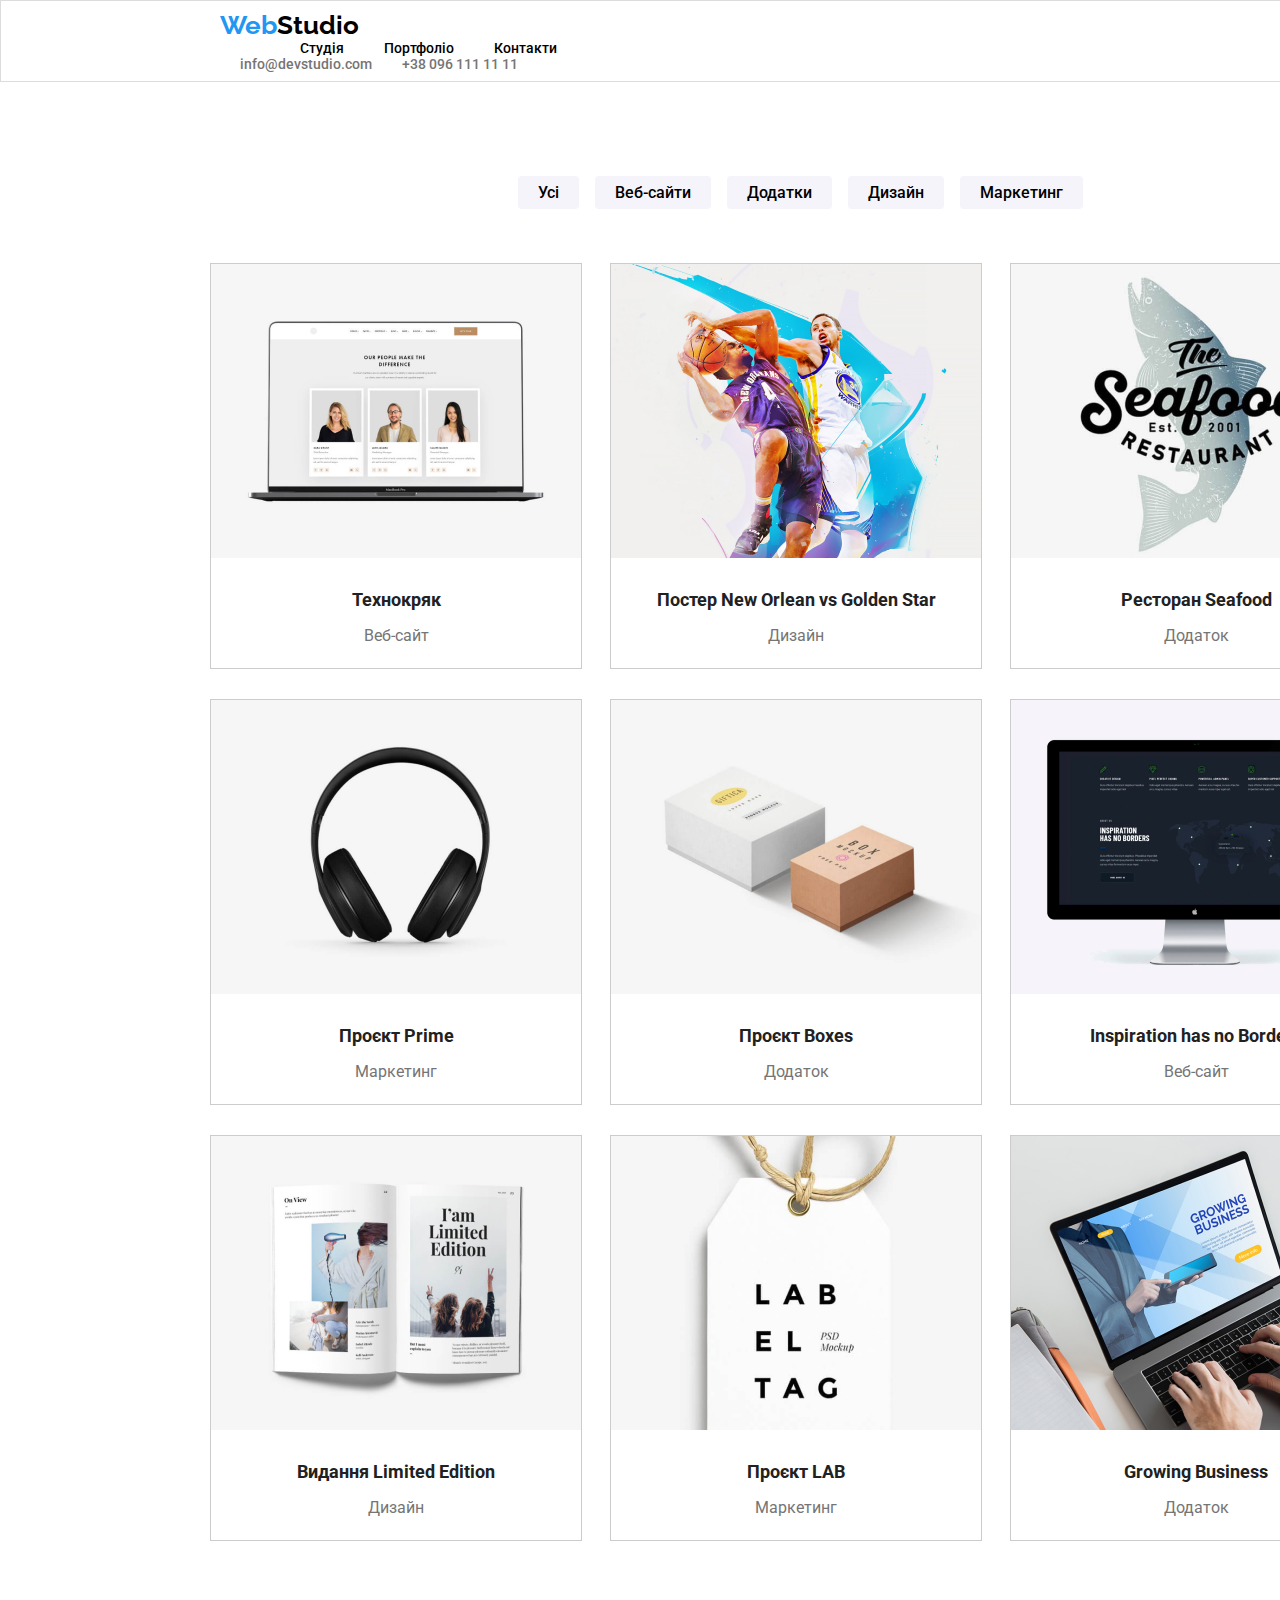
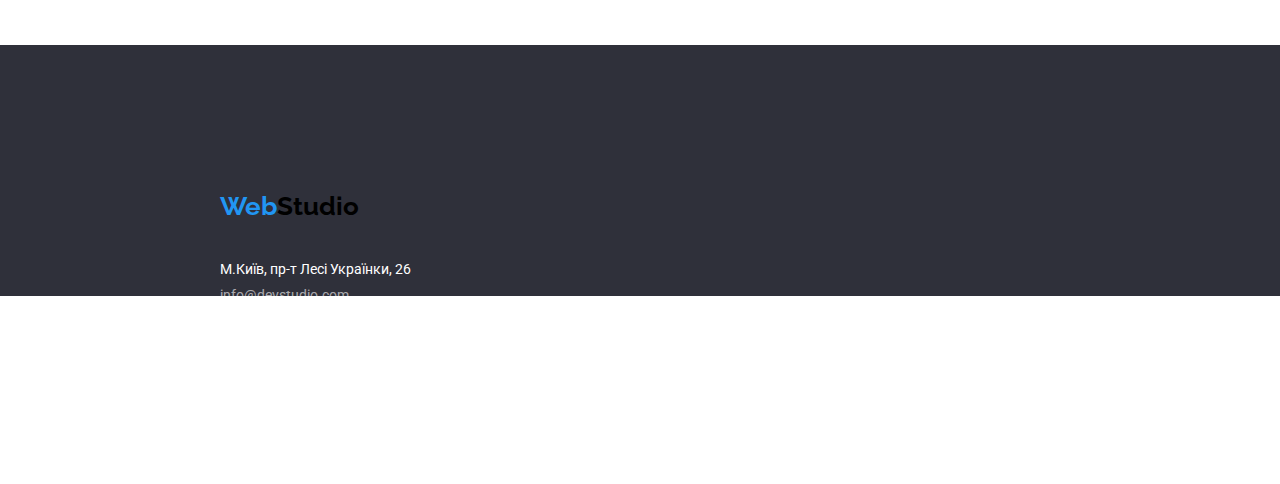
==== portfolio.html @ 81122bda "Add css on site" ====
<!DOCTYPE html>
<html lang="en">
<head>
    <meta charset="UTF-8">
    <meta name="viewport" content="width=device-width, initial-scale=1.0">
    <title>Портфоліо</title>
    <link rel="stylesheet" href="./css/style.css">
</head>
<body>
    <header>
        <div class="container">
            <a href="./index.html" class="logo">
                <span>Web</span>Studio
            </a>
            <nav class="nav">
                <ul >
                    <li>
                        <a href="./index.html">Студія</a>
                    </li>
                    <li>
                        <a href="./portfolio.html">Портфоліо</a>
                    </li>
                    <li>
                        <a href="#">Контакти</a>
                    </li>
                </ul>
            </nav>
            <ul class="contact">
                <li>
                    <a href="mailto:info@devstudio.com">info@devstudio.com</a>
                </li>
                <li><a href="tel:+380961111111">+38 096 111 11 11</a></li>
            </ul>
        </div>
    </header>
    <main>
        <div class="container">
            <nav class="filters">
                <button>Усі</button>
                <button>Веб-сайти</button>
                <button>Додатки</button>
                <button>Дизайн</button>
                <button>Маркетинг</button>
            </nav>
            <section class="section">
                <article>
                    <img src="./images/portfolio/image1.png" alt="project 1" width="370px" height="294px">
                    <div class="text-cont">
                        <h3>Технокряк</h3>
                        <p>Веб-сайт</p>
                    </div>
                </article>
                <article>
                    <img src="./images/portfolio/image2.png" alt="project 2" width="370px" height="294px">
                    <div class="text-cont">
                        <h3>Постер New Orlean vs Golden Star</h3>
                        <p>Дизайн</p>
                    </div>
                </article>
                <article>
                    <img src="./images/portfolio/image3.png" alt="project 3" width="370px" height="294px">
                    <div class="text-cont">
                        <h3>Ресторан Seafood</h3>
                        <p>Додаток</p>
                    </div>
                </article>
                <article>
                    <img src="./images/portfolio/image4.png" alt="project 4" width="370px" height="294px">
                    <div class="text-cont">
                        <h3>Проєкт Prime</h3>
                        <p>Маркетинг</p>
                    </div>
                </article>
                <article>
                    <img src="./images/portfolio/image5.png" alt="project 5" width="370px" height="294px">
                    <div class="text-cont">
                        <h3>Проєкт Boxes</h3>
                        <p>Додаток</p>
                    </div>
                </article>
                <article>
                    <img src="./images/portfolio/image6.png" alt="project 6" width="370px" height="294px">
                    <div class="text-cont">
                        <h3>Inspiration has no Borders</h3>
                        <p>Веб-сайт</p>
                    </div>
                </article>
                <article>
                    <img src="./images/portfolio/image7.png" alt="project 7" width="370px" height="294px">
                    <div class="text-cont">
                        <h3>Видання Limited Edition</h3>
                        <p>Дизайн</p>
                    </div>
                </article>
                <article>
                    <img src="./images/portfolio/image8.png" alt="project 8" width="370px" height="294px">
                    <div class="text-cont">
                        <h3>Проєкт LAB</h3>
                        <p>Маркетинг</p>
                    </div>
                </article>
                <article>
                    <img src="./images/portfolio/image9.png" alt="project 9" width="370px" height="294px">
                    <div class="text-cont">
                        <h3>Growing Business</h3>
                        <p>Додаток</p>
                    </div>
                </article>
            
            </section>
        </div>
    </main>
    <footer>
        <div class="container footer-info">
            <div class="full-logo">
                <a href="#" class="logo">
                    <span>Web</span>Studio
                </a>
            </div>
            <div class="footer-contact">
                <address>
                    <p>М.Київ, пр-т Лесі Українки, 26</p>
                </address>
                <p><a href="mailto:info@devstudio.com">info@devstudio.com</a></p>
                <p><a href="tel:+380961111111">+38 096 111 11 11</a></p>
            </div>
        </div>
    </footer>
</body>
</html>
---- css/style.css ----
@import url('https://fonts.googleapis.com/css2?family=Raleway:ital,wght@0,100..900;1,100..900&display=swap');
@import url('https://fonts.googleapis.com/css2?family=Raleway:ital,wght@0,100..900;1,100..900&family=Roboto:ital,wght@0,100;0,300;0,400;0,500;0,700;0,900;1,100;1,300;1,400;1,500;1,700;1,900&display=swap');

* {
    margin: 0;
}

body {
    width: 1600px;
}

header {
    display: flex;
    height: 80px;
    align-items: center;
    padding: 0 145px;
    border: 1px solid gainsboro;
}

header a {
    text-decoration: none;
}

header a:hover {
    color: #2196F3;
}

header .logo:hover {
    color: black;
}

header ul {
    list-style: none;
    display: flex;

}

header .nav ul li {
    padding: 0 20px;
    font-family: Roboto;
    font-weight: 500;
    font-size: 14px;
}

.logo {
    font-size: 26px;
    font-weight: 700;
    font-family: 'Raleway';
    color: black;
    padding: 20px;
}



.nav {
    display: flex;
    margin-right: auto;
    padding-left: 40px;
}

.nav a {
    color: black;
}

.contact {
    font-family: Roboto;
    font-weight: 500;
    font-size: 14px;
    gap: 30px;
    padding-right: 20px;
}

.contact a {
    color: #757575;
}


.head {
    height: 600px;
    text-align: center;
    font-family: 'Roboto';
    font-weight: 900;
    font-size: 38px;
    background-color: #2F303A;
    display: flex;
    justify-content: center;
    align-items: center;
}

.head h1 {
    text-align: center;
    color: #ffffff;
}

.head-div {
    padding: 0 20%;
}

.head button {
    width: 200px;
    height: 50px;
    margin-top: 30px;
    background-color: #2196F3;
    border-radius: 4px;
    border: 0px;
    padding: 0;
    font-family: 'Roboto';
    font-weight: 700;
    font-size: 16px;
    color: #ffffff;
}

.info {
    padding: 0 145px;
}

.info ul {
    list-style: none;
}

.features {
    padding: 94px 0;
    font-family: 'Roboto';
}

.features ul {
    display: flex;
    justify-content: space-between;
}

.features ul li {
    width: 270px;
    height: 74px;
}

.features h3 {
    font-weight: 700;
    padding-bottom: 20px;
    font-size: 14px;
    color: #212121;
}

.features p {
    font-weight: 400px;
    font-size: 14px;
    color: #757575;
}

h2 {
    font-family: 'Roboto';
    font-size: 36px;
    font-weight: 700;
    text-align: center;
    padding-bottom: 40px;
    color: #212121;
}

.images {
    display: flex;
    justify-content: space-between;
    padding: 0 40px;
    padding-bottom: 94px;
}

.images img {
    width: 370px;
    height: 294px;
}

.team {
    padding: 94px 145px;
}

.team {
    background-color: #F5F4FA;
}

.team h2 {
    padding-bottom: 64px;
}

.cart {
    padding: 0 40px;
    display: flex;
    justify-content: space-between;
}


.cart article {
    border-bottom: 1px solid #757575;
    width: 270px;
    height: 368px;
    text-align: center;
    font-family: 'Roboto';
    background: #FFFFFF;
    border-radius:  0 0 4px 4px;
}

.cart img {
    width: 270px;
    height: 260px;
}

.cart h3 {
    font-weight: 500;
    font-size: 16px;
    color: #212121;
    padding-bottom: 8px;
}

.cart p {
    font-size: 16px;
    color: #757575;
    font-weight: 400;
}

.cart .backdown {
    padding: 20px;
}

footer {
    background-color: #2F303A;
    height: 251px;
    padding: 0 165px;
}

.logo {
    color: black;
}

.logo span {
    color: #2196F3;
}

.logo {
    text-decoration: none;
}

footer .logo {
    display: flex;
    padding: 0 20px;
    padding-bottom: 40px;
}

.footer-contact {
    padding: 0 20px;
}


.footer-contact a, .footer-contact p {
    text-decoration: none;
    font-size: 14px;
    font-family: 'Roboto';
    font-weight: 400;
    font-style: normal;
}

.footer-contact p {
    color: #FFFFFF;
    padding-bottom: 10px;
}

.footer-contact a {
    color: #FFFFFF99;
    padding-bottom: 10px;
}

.footer-info {
    height: 100%;
    display: flex;
    flex-direction: column;
    justify-content: center;
}

.container {
    padding: 94px 0;
    width: 1200px;
    margin: 0 auto;
}

.filters {
    display: flex;
    justify-content: center;
    padding-bottom: 34px;
}


.container article img {
    width: 370px;
    height: 294px;
}

.container article {
    border: 1px solid black;
    width: 370px;
    height: 404px;
    font-family: 'Roboto';

}

.text-cont h3 {
    font-weight: 700;
    font-size: 18px;
    color: #212121;
    padding: 9px 0;
}

.text-cont p {
    font-weight: 400;
    font-size: 16px;
    color: #757575;
    padding: 7px 0;
}


.text-cont {
    padding: 18px;
    justify-content: center;
}


.section {
    display: grid;
    grid-template-columns: repeat(3, 1fr); /* 3 колонки */
    gap: 20px;
    padding: 10px; /* Відстань між елементами */
}

.section article {
    background-color: #FFFFFF;
    border: 1px solid #ccc; /* Рамка для елементів */
    text-align: center; /* Центрування тексту */
    margin-top: 10px;
}

.filters button, .button {
    font-family: 'Roboto';
    font-size: 16px;
    font-weight: 500;
    padding: 7px 20px;
    background-color: #F5F4FA;
    border-radius: 4px;
    cursor: pointer;
    border: 0px;
    margin: 0 8px;
}

.filters button:hover {
    background-color: #2196F3;
    color: #FFFFFF;
}
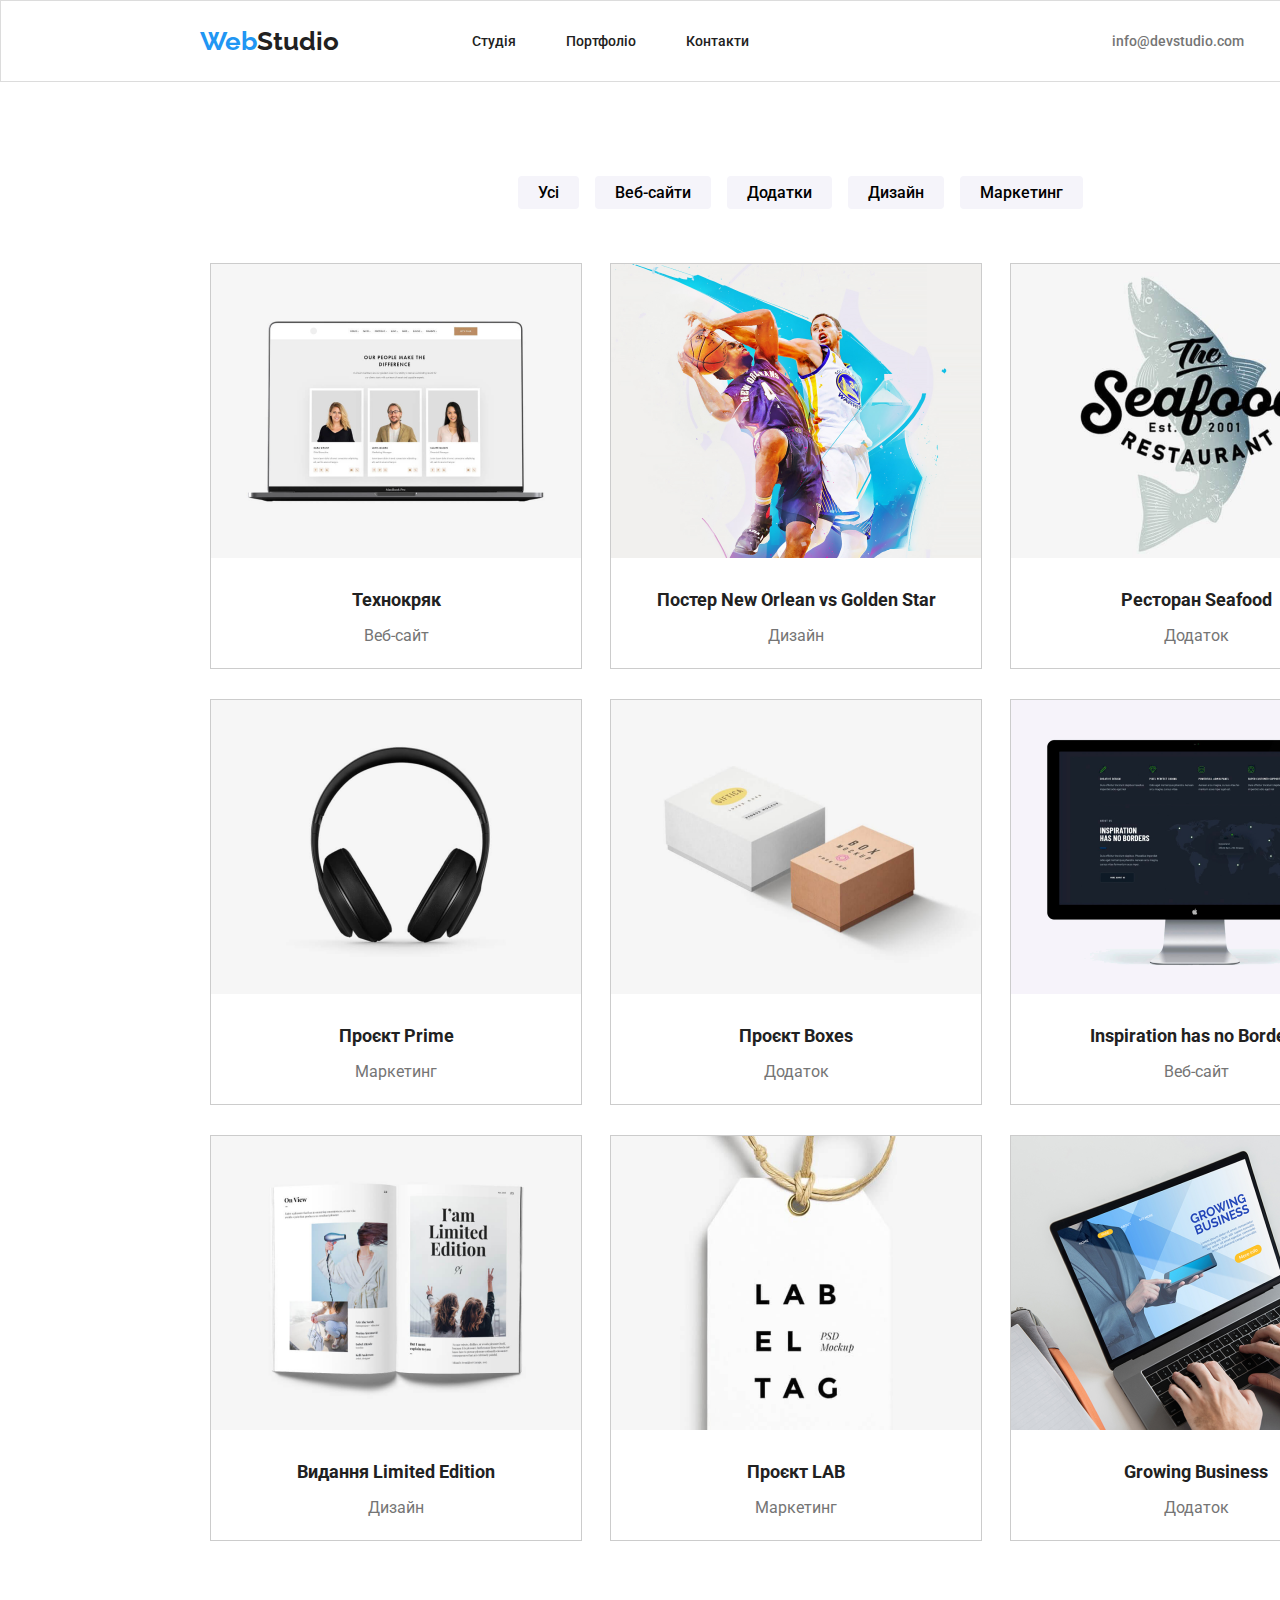
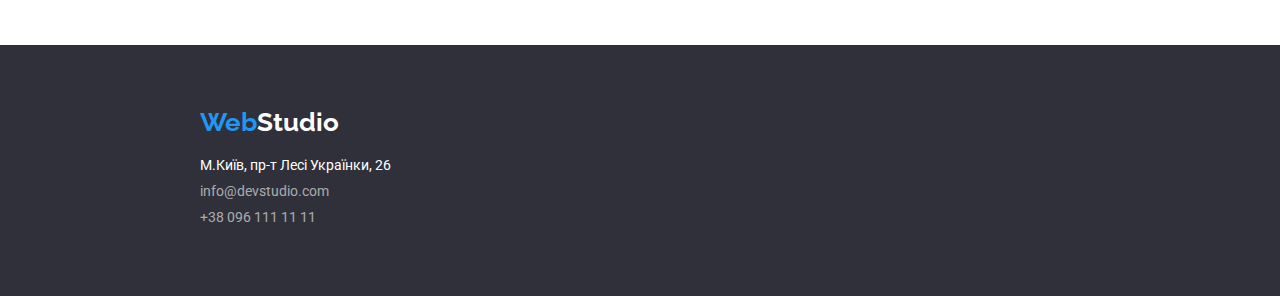
==== commit 64e2e4c2: "fix bug with css conflict between pages" ====
--- a/portfolio.html
+++ b/portfolio.html
@@ -33,7 +33,7 @@
             </ul>
         </div>
     </header>
-    <main>
+    <main class="p-main">
         <div class="container">
             <nav class="filters">
                 <button>Усі</button>
--- a/css/style.css
+++ b/css/style.css
@@ -9,65 +9,78 @@
     width: 1600px;
 }
 
+
+.container {
+    max-width: 1200px;
+    padding-left: 15px;
+    padding-right: 15px;
+    margin-left: auto;
+    margin-right: auto;
+}
+
+.section {
+    padding: 94px 0;
+}
+
 header {
+    border: 1px solid gainsboro;
+}
+
+header .container {
     display: flex;
     height: 80px;
     align-items: center;
-    padding: 0 145px;
-    border: 1px solid gainsboro;
-}
-
-header a {
-    text-decoration: none;
-}
-
-header a:hover {
-    color: #2196F3;
-}
-
-header .logo:hover {
-    color: black;
+    justify-content: space-between;
 }
 
 header ul {
     list-style: none;
     display: flex;
-
-}
-
-header .nav ul li {
-    padding: 0 20px;
+}
+
+.logo {
+    font-size: 26px;
+    font-family: Raleway;
+    font-weight: 700;
+    color: #212121;
+}
+
+.logo span {
+    color: #2196F3;
+}
+
+header a, .logo, footer a {
+    text-decoration: none;
+}
+
+.nav {
+    margin-right: 100px;
+}
+
+.nav, .contact {
     font-family: Roboto;
     font-weight: 500;
     font-size: 14px;
 }
 
-.logo {
-    font-size: 26px;
-    font-weight: 700;
-    font-family: 'Raleway';
-    color: black;
-    padding: 20px;
-}
-
-
-
-.nav {
-    display: flex;
-    margin-right: auto;
-    padding-left: 40px;
+.nav ul {
+    padding: 0;
+}
+
+.nav li {
+    margin-right: 50px;
 }
 
 .nav a {
-    color: black;
-}
-
-.contact {
-    font-family: Roboto;
-    font-weight: 500;
-    font-size: 14px;
-    gap: 30px;
-    padding-right: 20px;
+   color: #212121;
+}
+
+.nav a:hover, .contact a:hover {
+    color: #2196F3;
+}
+
+.contact li {
+    margin-left: 40px;
 }
 
 .contact a {
@@ -76,83 +89,62 @@
 
 
 .head {
-    height: 600px;
+    font-family: Roboto;
+    background-color: #2F303A;
+    color: #FFFFFF;
+    display: flex;
     text-align: center;
-    font-family: 'Roboto';
+    justify-content: center;
+    padding: 188px;
+}
+
+.head h1 {
+    font-size: 44px;
     font-weight: 900;
-    font-size: 38px;
-    background-color: #2F303A;
-    display: flex;
-    justify-content: center;
-    align-items: center;
-}
-
-.head h1 {
-    text-align: center;
-    color: #ffffff;
-}
-
-.head-div {
-    padding: 0 20%;
-}
-
-.head button {
+    padding: 0 240px;
+}
+
+.button {
+    background-color: #2196F3;
+    color: #FFFFFF;
+    border: 0;
+    border-radius: 4px;
     width: 200px;
     height: 50px;
-    margin-top: 30px;
-    background-color: #2196F3;
-    border-radius: 4px;
-    border: 0px;
-    padding: 0;
-    font-family: 'Roboto';
-    font-weight: 700;
-    font-size: 16px;
-    color: #ffffff;
-}
-
-.info {
-    padding: 0 145px;
-}
-
-.info ul {
-    list-style: none;
+    padding: 10px;
+    font-weight: 700;
+    margin: 34px 0;
 }
 
 .features {
-    padding: 94px 0;
-    font-family: 'Roboto';
-}
-
-.features ul {
-    display: flex;
-    justify-content: space-between;
-}
-
-.features ul li {
-    width: 270px;
-    height: 74px;
+    padding-bottom: 94px;
+    font-family: Roboto;
 }
 
 .features h3 {
     font-weight: 700;
-    padding-bottom: 20px;
     font-size: 14px;
     color: #212121;
 }
 
 .features p {
-    font-weight: 400px;
+    font-weight: 400;
     font-size: 14px;
     color: #757575;
 }
 
-h2 {
-    font-family: 'Roboto';
-    font-size: 36px;
-    font-weight: 700;
-    text-align: center;
-    padding-bottom: 40px;
-    color: #212121;
+.features ul {
+    display: flex;
+    justify-content: space-between;
+    padding: 0;
+}
+
+.features li {
+    margin: 20px;
+}
+
+.features li {
+    list-style: none;
 }
 
 .images {
@@ -161,18 +153,21 @@
     padding: 0 40px;
     padding-bottom: 94px;
 }
-
 .images img {
     width: 370px;
     height: 294px;
 }
 
+.images-h2, .team h2 {
+    text-align: center;
+    font-family: Roboto;
+    font-weight: 700;
+    font-size: 36px;
+    margin-bottom: 47px;
+}
+
 .team {
-    padding: 94px 145px;
-}
-
-.team {
-    background-color: #F5F4FA;
+    background-color: #F5F4FA; 
 }
 
 .team h2 {
@@ -180,11 +175,11 @@
 }
 
 .cart {
-    padding: 0 40px;
+    font-family: Roboto;
+    font-size: 16px;
     display: flex;
     justify-content: space-between;
 }
-
 
 .cart article {
     border-bottom: 1px solid #757575;
@@ -219,33 +214,18 @@
 }
 
 footer {
+    font-family: Roboto;
     background-color: #2F303A;
     height: 251px;
-    padding: 0 165px;
-}
-
-.logo {
-    color: black;
-}
-
-.logo span {
-    color: #2196F3;
-}
-
-.logo {
-    text-decoration: none;
 }
 
 footer .logo {
-    display: flex;
-    padding: 0 20px;
-    padding-bottom: 40px;
-}
-
-.footer-contact {
-    padding: 0 20px;
-}
-
+    color: #FFFFFF;
+}
+
+.full-logo {
+    padding-bottom: 20px;
+}
 
 .footer-contact a, .footer-contact p {
     text-decoration: none;
@@ -272,25 +252,20 @@
     justify-content: center;
 }
 
-.container {
-    padding: 94px 0;
-    width: 1200px;
-    margin: 0 auto;
-}
-
-.filters {
+
+.p-main .filters {
     display: flex;
     justify-content: center;
     padding-bottom: 34px;
 }
 
 
-.container article img {
+.p-main .container article img {
     width: 370px;
     height: 294px;
 }
 
-.container article {
+.p-main .container article {
     border: 1px solid black;
     width: 370px;
     height: 404px;
@@ -319,21 +294,21 @@
 }
 
 
-.section {
+.p-main .section {
     display: grid;
     grid-template-columns: repeat(3, 1fr); /* 3 колонки */
     gap: 20px;
     padding: 10px; /* Відстань між елементами */
 }
 
-.section article {
+ .p-main .section article {
     background-color: #FFFFFF;
     border: 1px solid #ccc; /* Рамка для елементів */
     text-align: center; /* Центрування тексту */
     margin-top: 10px;
 }
 
-.filters button, .button {
+.filters button {
     font-family: 'Roboto';
     font-size: 16px;
     font-weight: 500;
@@ -349,3 +324,9 @@
     background-color: #2196F3;
     color: #FFFFFF;
 }
+
+.p-main {
+    padding: 94px 0;
+}
+
+
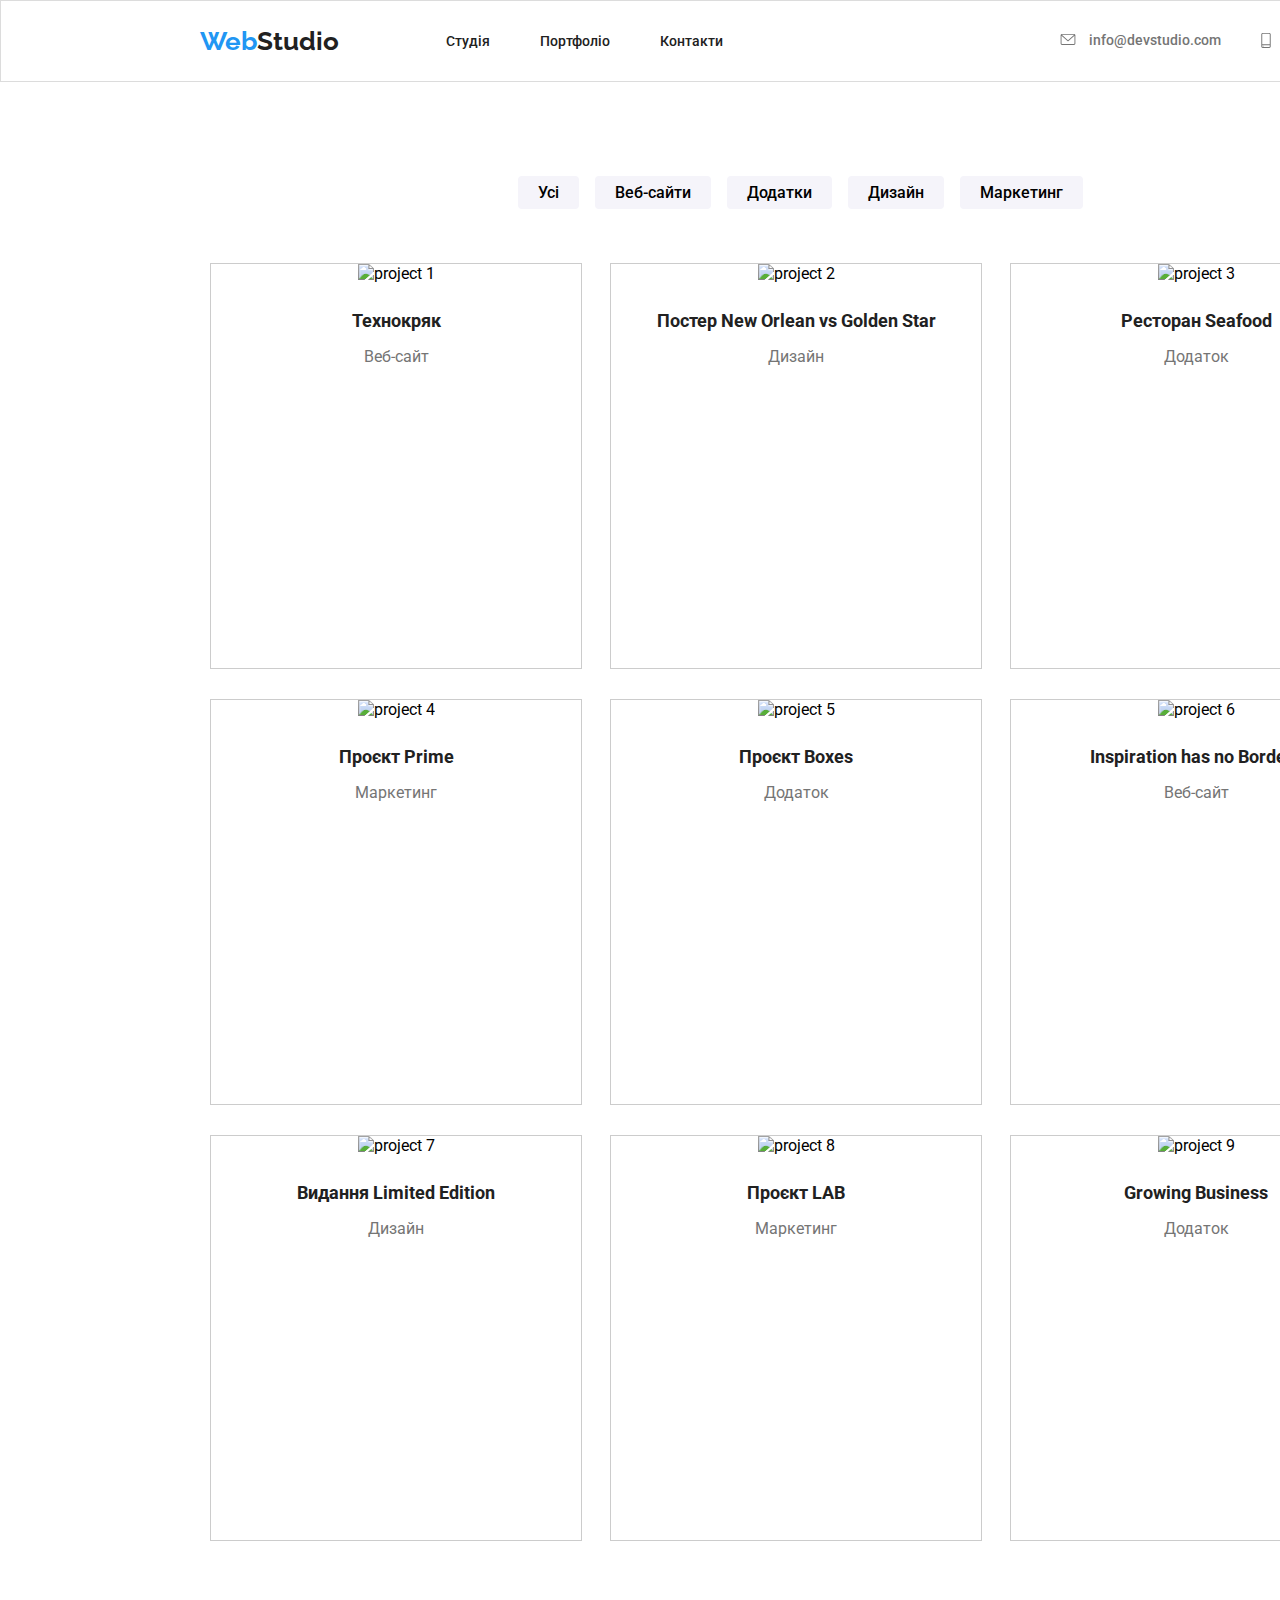
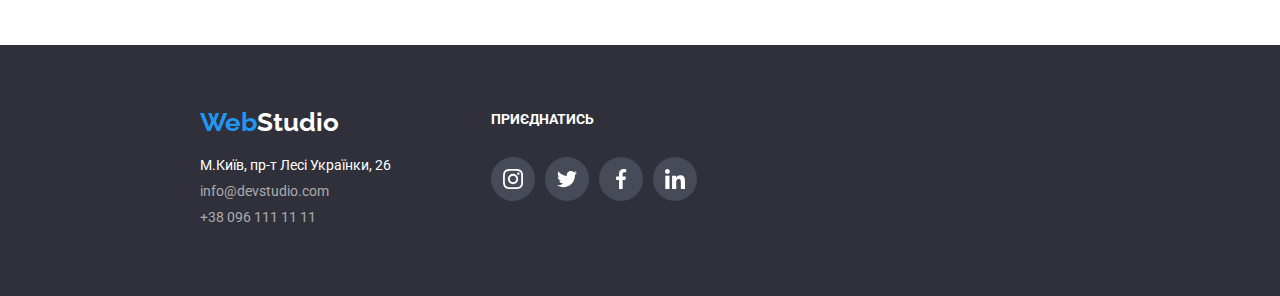
==== commit a442bfc6: "add svg icon" ====
--- a/portfolio.html
+++ b/portfolio.html
@@ -27,9 +27,14 @@
             </nav>
             <ul class="contact">
                 <li>
-                    <a href="mailto:info@devstudio.com">info@devstudio.com</a>
+                    <a href="mailto:info@devstudio.com">
+                        <img src="./images/contact/email.svg" alt="email" class="email">
+                        info@devstudio.com</a>
                 </li>
-                <li><a href="tel:+380961111111">+38 096 111 11 11</a></li>
+                <li>
+                    <a href="tel:+380961111111">
+                    <img src="./images/contact/smartphone.svg" alt="smartphone" class="phone">
+                    +38 096 111 11 11</a></li>
             </ul>
         </div>
     </header>
@@ -111,18 +116,29 @@
         </div>
     </main>
     <footer>
-        <div class="container footer-info">
-            <div class="full-logo">
-                <a href="#" class="logo">
-                    <span>Web</span>Studio
-                </a>
+        <div class="container footer-info f-flex">
+            <div class="address">
+                <div class="full-logo">
+                    <a href="#" class="logo">
+                        <span>Web</span>Studio
+                    </a>
+                </div>
+                <div class="footer-contact">
+                    <address>
+                        <p>М.Київ, пр-т Лесі Українки, 26</p>
+                    </address>
+                    <p><a href="mailto:info@devstudio.com">info@devstudio.com</a></p>
+                    <p><a href="tel:+380961111111">+38 096 111 11 11</a></p>
+                </div>
             </div>
-            <div class="footer-contact">
-                <address>
-                    <p>М.Київ, пр-т Лесі Українки, 26</p>
-                </address>
-                <p><a href="mailto:info@devstudio.com">info@devstudio.com</a></p>
-                <p><a href="tel:+380961111111">+38 096 111 11 11</a></p>
+            <div class="f-social">
+                <h3>ПРИЄДНАТИСЬ</h3>
+                <div class="f-social-img">
+                    <a href="#"><img src="./images/social/instagram.svg" alt="instagram"></a>
+                    <a href="#"><img src="./images/social/twitter.svg" alt="twitter"></a>
+                    <a href="#"><img src="./images/social/facebook.svg" alt="facebook"></a>
+                    <a href="#"><img src="./images/social/linkedin.svg" alt="linkedin"></a>
+                </div>
             </div>
         </div>
     </footer>
--- a/css/style.css
+++ b/css/style.css
@@ -87,15 +87,51 @@
     color: #757575;
 }
 
+.email {
+    width: 16px;
+    height: 12px;
+}
+
+.phone {
+    width: 10px;
+    height: 16px;
+}
+
+.contact a img {
+    margin-right: 10px;
+}
+
+.contact a:hover img {
+    filter: invert(42%) sepia(100%) saturate(620%) hue-rotate(183deg) brightness(96%) contrast(92%);
+}
+
 
 .head {
     font-family: Roboto;
-    background-color: #2F303A;
     color: #FFFFFF;
     display: flex;
     text-align: center;
     justify-content: center;
     padding: 188px;
+    background-image: url('/Trotsiuk-Andriy-IPZ-33/images/bg/bg-header.svg');
+    background-size: cover; /* Або contain, щоб підлаштувати зображення під контейнер */
+    background-position: center; /* Вирівнювання фону по центру */
+    background-repeat: no-repeat; /* Щоб зображення не повторювалося */
+}
+
+.future-img {
+    display: flex;
+    background-color: #F5F4FA;
+    width: 270px;
+    height: 120px;
+    justify-content: center;
+    align-items: center;
+    margin-bottom: 30px;
+}
+
+.future-img img {
+    width: 70px;
+    height: 70px;
 }
 
 .head h1 {
@@ -151,7 +187,6 @@
     display: flex;
     justify-content: space-between;
     padding: 0 40px;
-    padding-bottom: 94px;
 }
 .images img {
     width: 370px;
@@ -171,7 +206,7 @@
 }
 
 .team h2 {
-    padding-bottom: 64px;
+    padding-bottom: px;
 }
 
 .cart {
@@ -184,7 +219,6 @@
 .cart article {
     border-bottom: 1px solid #757575;
     width: 270px;
-    height: 368px;
     text-align: center;
     font-family: 'Roboto';
     background: #FFFFFF;
@@ -213,45 +247,64 @@
     padding: 20px;
 }
 
-footer {
-    font-family: Roboto;
-    background-color: #2F303A;
-    height: 251px;
-}
-
-footer .logo {
-    color: #FFFFFF;
-}
-
-.full-logo {
-    padding-bottom: 20px;
-}
-
-.footer-contact a, .footer-contact p {
-    text-decoration: none;
-    font-size: 14px;
-    font-family: 'Roboto';
-    font-weight: 400;
-    font-style: normal;
-}
-
-.footer-contact p {
-    color: #FFFFFF;
-    padding-bottom: 10px;
-}
-
-.footer-contact a {
-    color: #FFFFFF99;
-    padding-bottom: 10px;
-}
-
-.footer-info {
-    height: 100%;
-    display: flex;
-    flex-direction: column;
-    justify-content: center;
-}
-
+.social {
+    display: flex;
+    gap: 10px; /* Відстань між іконками */
+    justify-content: center; /* Вирівнювання по центру */
+    align-items: center; /* Вирівнювання по вертикалі */
+    margin: 10px 0; /* Відступ зверху */
+}
+
+.social a {
+    display: inline-block;
+    width: 44px; /* Ширина іконки */
+    height: 44px; /* Висота іконки */
+    border-radius: 50%; /* Закруглені кути для круглої форми */
+    display: flex;
+    justify-content: center;
+    align-items: center;
+}
+
+.social a img {
+    width: 20px; 
+    height: 20px;
+}
+
+.social a:hover {
+    background-color: #007acc; /* Зміна кольору фону при наведенні */
+    opacity: 0.8; /* Прозорість при наведенні */
+}
+
+.social a:hover img {
+    filter: brightness(0) invert(1);
+}
+
+
+.regular-customer h2 {
+    text-align: center;
+    font-size: 36px;
+    font-family: Roboto;
+    font-weight: 700;
+    margin-bottom: 50px;
+}
+
+.regular-customer-img {
+    display: flex;
+    justify-content: space-between;
+}
+
+.regular-customer-img img:hover {
+    border: 1px solid #2196F3;
+    filter: invert(42%) sepia(100%) saturate(620%) hue-rotate(183deg) brightness(96%) contrast(92%);
+}
+
+.regular-customer-img img {
+    width: 106px;
+    height: 60px;
+    padding: 16px 32px;
+    border: 1px solid #AFB1B8;
+    border-radius: 4px;
+}
 
 .p-main .filters {
     display: flex;
@@ -330,3 +383,90 @@
 }
 
 
+footer {
+    font-family: Roboto;
+    background-color: #2F303A;
+    height: 211px;
+    padding: 20px 0;
+}
+
+footer .logo {
+    color: #FFFFFF;
+}
+
+.full-logo {
+    padding-bottom: 20px;
+}
+
+.footer-contact a, .footer-contact p {
+    text-decoration: none;
+    font-size: 14px;
+    font-family: 'Roboto';
+    font-weight: 400;
+    font-style: normal;
+}
+
+.footer-contact p {
+    color: #FFFFFF;
+    padding-bottom: 10px;
+}
+
+.footer-contact a {
+    color: #FFFFFF99;
+    padding-bottom: 10px;
+}
+
+.footer-info {
+    height: 100%;
+    display: flex;
+    flex-direction: row; /* Зміна на горизонтальне вирівнювання */
+    align-items: center; /* Вирівнювання по вертикалі */
+}
+
+.address {
+    display: flex;
+    flex-direction: column;
+    justify-content: center;
+}
+
+.f-social {
+    margin-left: 100px;
+}
+
+.f-social h3 {
+    color: #FFFFFF;
+    font-family: Roboto;
+    font-weight: 700;
+    font-size: 14px;
+}
+
+.f-social-img {
+    margin-left: 100px;
+    display: flex;
+    gap: 10px;
+    margin: 10px 0;
+    margin: 30px 0;
+}
+
+.f-social-img a {
+    display: inline-block;
+    width: 44px;
+    height: 44px;
+    border-radius: 50%;
+    display: flex;
+    justify-content: center;
+    align-items: center;
+    background-color: #474b58;
+}
+
+.f-social-img img {
+    filter: brightness(0) invert(1);
+}
+
+.f-social-img a:hover {
+    background-color: #2196F3;
+}
+
+
+
+/* #2196F3 */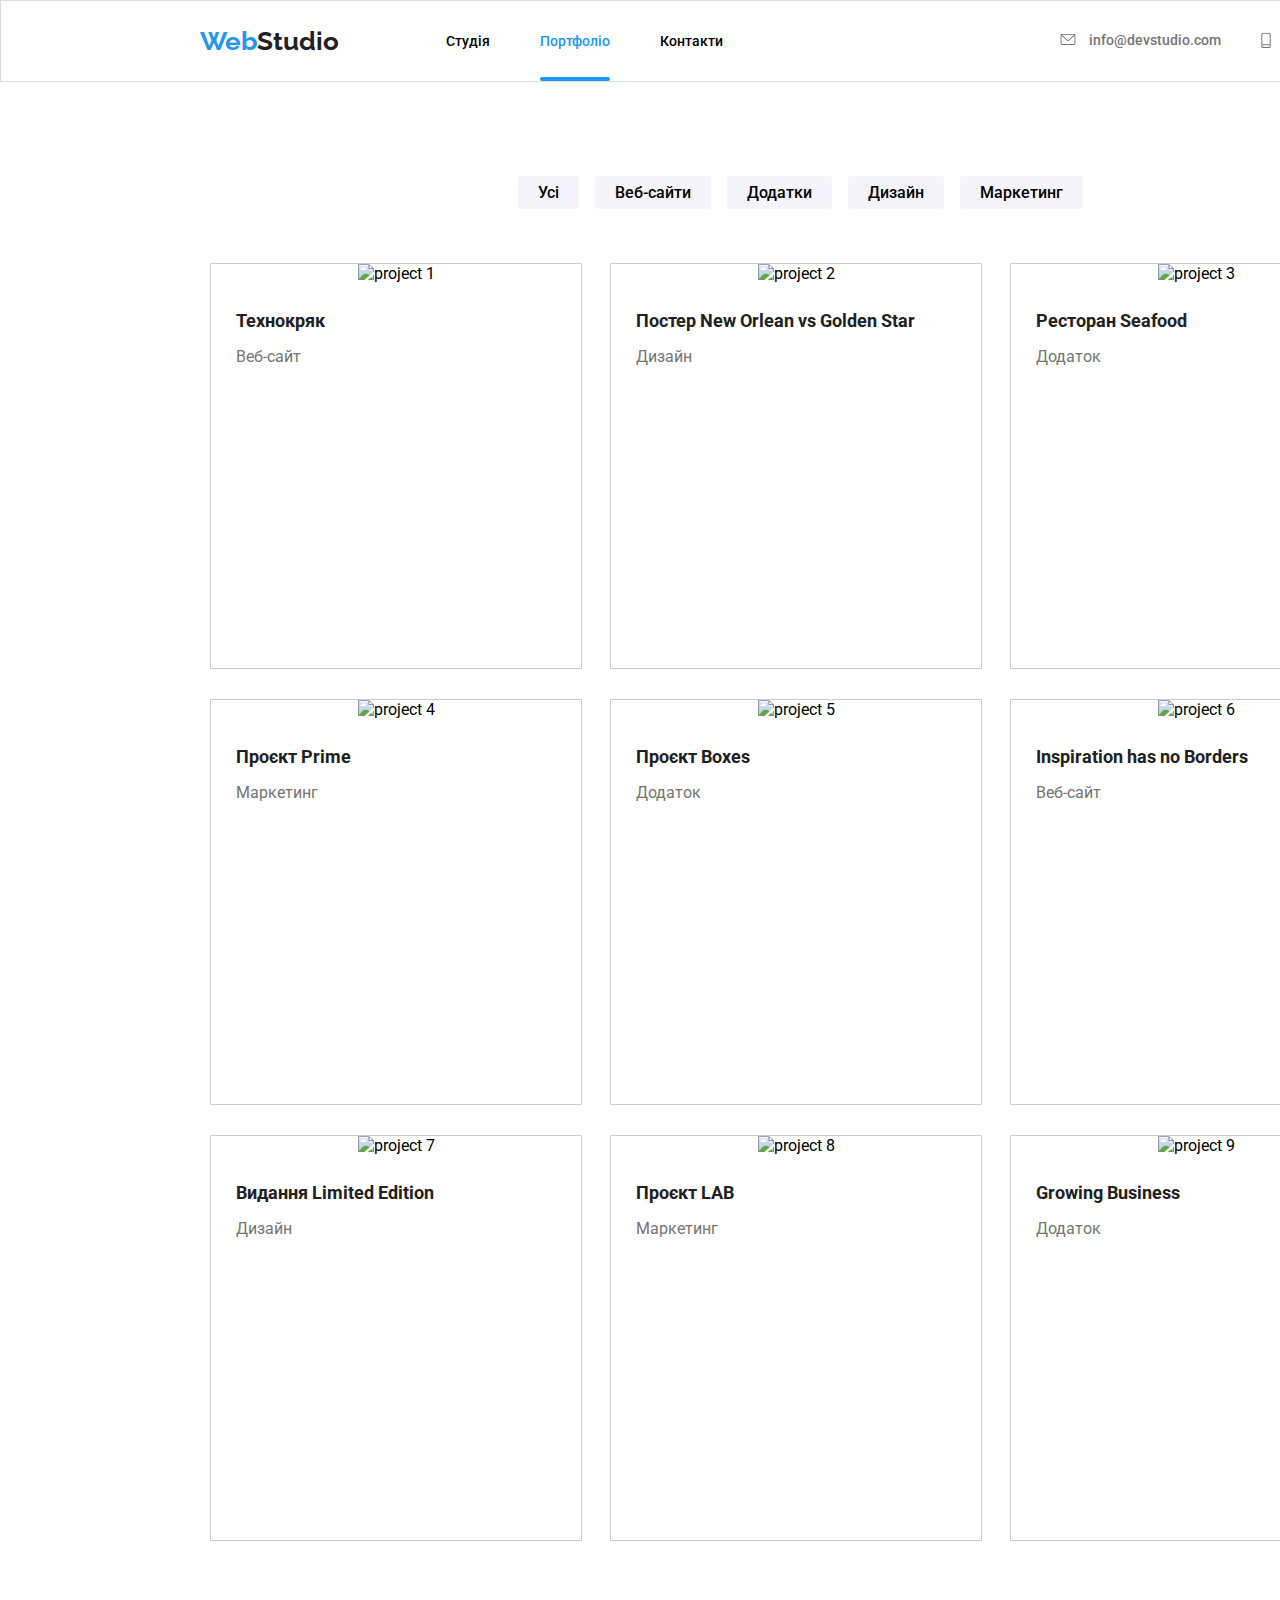
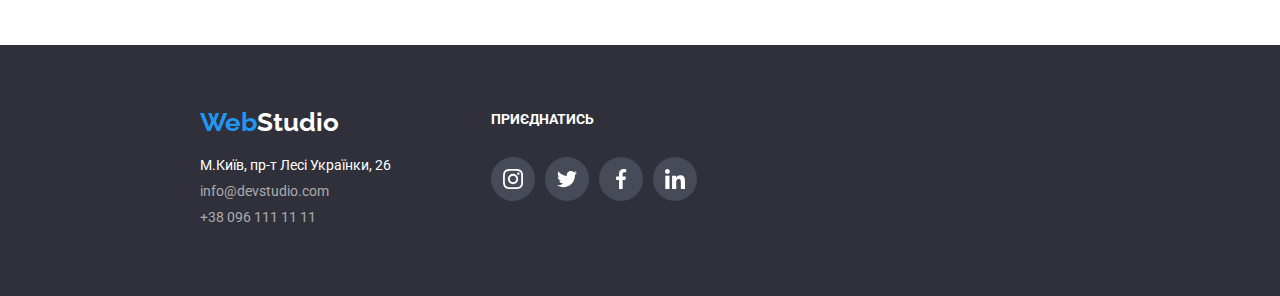
==== commit 4dadc50c: "add nav and our work position element" ====
--- a/portfolio.html
+++ b/portfolio.html
@@ -17,8 +17,8 @@
                     <li>
                         <a href="./index.html">Студія</a>
                     </li>
-                    <li>
-                        <a href="./portfolio.html">Портфоліо</a>
+                    <li class="active">
+                        <a href="./portfolio.html" class="active">Портфоліо</a>
                     </li>
                     <li>
                         <a href="#">Контакти</a>
@@ -48,7 +48,7 @@
                 <button>Маркетинг</button>
             </nav>
             <section class="section">
-                <article>
+                <article class="card">
                     <img src="./images/portfolio/image1.png" alt="project 1" width="370px" height="294px">
                     <div class="text-cont">
                         <h3>Технокряк</h3>
--- a/css/style.css
+++ b/css/style.css
@@ -31,6 +31,7 @@
     height: 80px;
     align-items: center;
     justify-content: space-between;
+    
 }
 
 header ul {
@@ -105,39 +106,24 @@
     filter: invert(42%) sepia(100%) saturate(620%) hue-rotate(183deg) brightness(96%) contrast(92%);
 }
 
-
 .head {
-    font-family: Roboto;
-    color: #FFFFFF;
-    display: flex;
+    font-family: 'Roboto', sans-serif; 
+    color: #FFFFFF;
+    display: flex;
+    flex-direction: column;
+    align-items: center;
     text-align: center;
-    justify-content: center;
     padding: 188px;
-    background-image: url('/Trotsiuk-Andriy-IPZ-33/images/bg/bg-header.svg');
-    background-size: cover; /* Або contain, щоб підлаштувати зображення під контейнер */
-    background-position: center; /* Вирівнювання фону по центру */
-    background-repeat: no-repeat; /* Щоб зображення не повторювалося */
-}
-
-.future-img {
-    display: flex;
-    background-color: #F5F4FA;
-    width: 270px;
-    height: 120px;
-    justify-content: center;
-    align-items: center;
-    margin-bottom: 30px;
-}
-
-.future-img img {
-    width: 70px;
-    height: 70px;
+    background-image: url('/images/bg/bg-header.svg');
+    background-size: cover; 
+    background-position: center; 
+    background-repeat: no-repeat; 
 }
 
 .head h1 {
     font-size: 44px;
     font-weight: 900;
-    padding: 0 240px;
+    padding: 0 240px; 
 }
 
 .button {
@@ -150,6 +136,27 @@
     padding: 10px;
     font-weight: 700;
     margin: 34px 0;
+    cursor: pointer;
+    transition: background-color 250ms cubic-bezier(0.4, 0, 0.2, 1); 
+}
+
+.button:hover {
+    background-color: #1976D2; 
+}
+
+.future-img {
+    display: flex;
+    background-color: #F5F4FA;
+    width: 270px;
+    height: 120px;
+    justify-content: center;
+    align-items: center;
+    margin-bottom: 30px;
+}
+
+.future-img img {
+    width: 70px;
+    height: 70px;
 }
 
 .features {
@@ -191,6 +198,33 @@
 .images img {
     width: 370px;
     height: 294px;
+}
+
+.our-work {
+    position: relative;
+}
+
+.our-work img {
+    width: 100%;
+    display: block;
+}
+
+.our-work h3 {
+    position: absolute;
+    font-family: Roboto;
+    font-size: 14px;
+    font-weight: 500;
+    color: #FFFFFF;
+    background-color: #2F303ACC;
+    width: 370px;
+    height: 70px;
+    display: flex;
+    justify-content: center;
+    text-align: center;
+    align-items: center;
+    opacity: 0.8;
+    bottom: 0px;
+
 }
 
 .images-h2, .team h2 {
@@ -249,17 +283,17 @@
 
 .social {
     display: flex;
-    gap: 10px; /* Відстань між іконками */
-    justify-content: center; /* Вирівнювання по центру */
-    align-items: center; /* Вирівнювання по вертикалі */
-    margin: 10px 0; /* Відступ зверху */
+    gap: 10px; 
+    justify-content: center; 
+    align-items: center;
+    margin: 10px 0; 
 }
 
 .social a {
     display: inline-block;
-    width: 44px; /* Ширина іконки */
-    height: 44px; /* Висота іконки */
-    border-radius: 50%; /* Закруглені кути для круглої форми */
+    width: 44px; 
+    height: 44px; 
+    border-radius: 50%;
     display: flex;
     justify-content: center;
     align-items: center;
@@ -291,6 +325,7 @@
 .regular-customer-img {
     display: flex;
     justify-content: space-between;
+    transition: all 250ms cubic-bezier(0.4, 0, 0.2, 1);
 }
 
 .regular-customer-img img:hover {
@@ -343,7 +378,9 @@
 
 .text-cont {
     padding: 18px;
-    justify-content: center;
+    padding-left: 25px;
+    justify-content: center;
+    text-align: left;
 }
 
 
@@ -469,4 +506,34 @@
 
 
 
-/* #2196F3 */+/* #2196F3 */
+
+.nav {
+    position: relative;
+}
+
+.nav a {
+    position: relative;
+    color: #000; /* Колір тексту за замовчуванням */
+    transition: color 0.3s ease; /* Додаємо перехід для кольору тексту */
+}
+
+.nav a.active {
+    color: #2196F3;
+}
+
+.nav li.active a::after {
+    content: '';
+    position: absolute;
+    bottom: -32px; /* Відступ від тексту */
+    left: 0;
+    width: 100%;
+    height: 4px;
+    background: #2196F3; /* Колір підкреслення */
+    border-radius: 2px;
+    transition: width 0.3s ease, left 0.3s ease;
+}
+
+.nav li:not(.active) a:hover::after {
+    left: 0;
+}
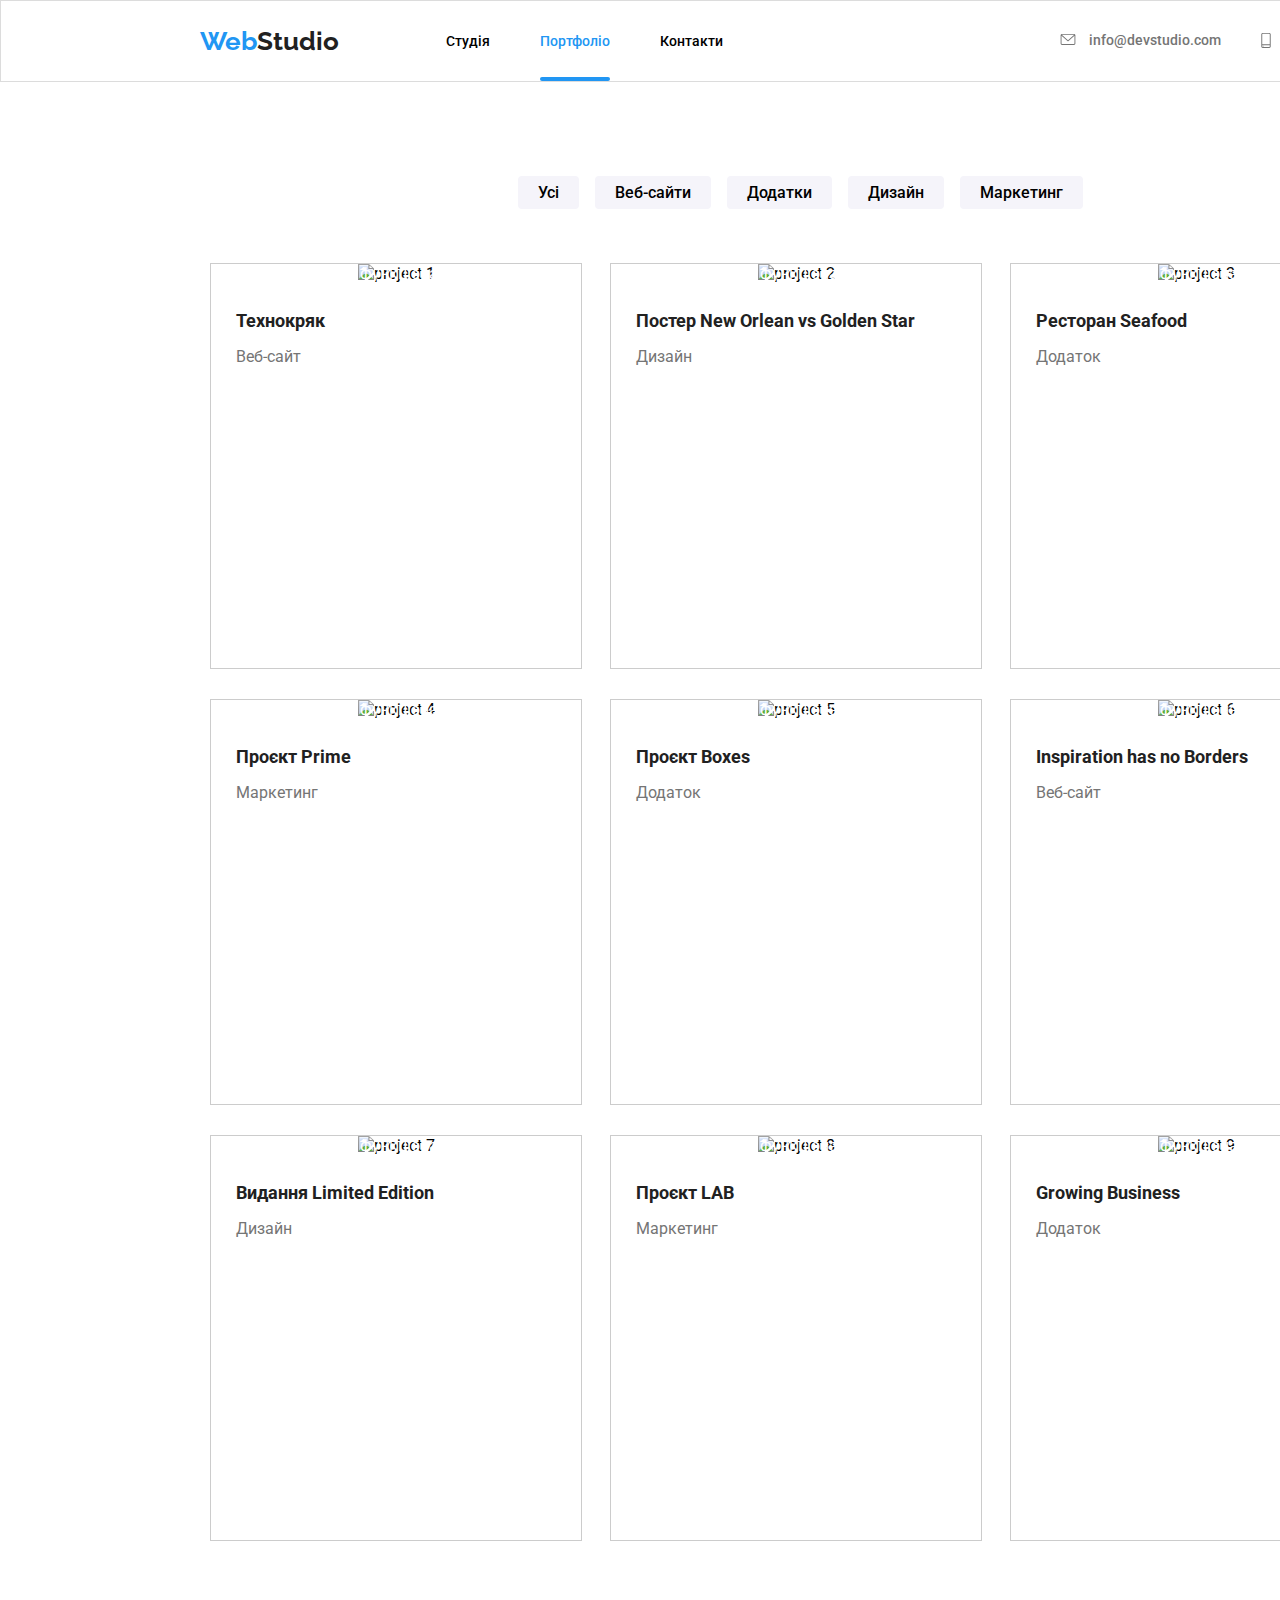
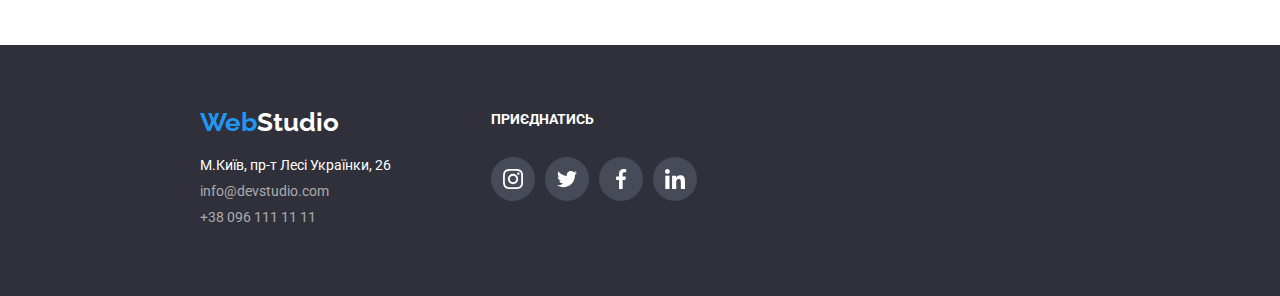
==== commit 762be346: "add hidden" ====
--- a/portfolio.html
+++ b/portfolio.html
@@ -48,70 +48,115 @@
                 <button>Маркетинг</button>
             </nav>
             <section class="section">
-                <article class="card">
-                    <img src="./images/portfolio/image1.png" alt="project 1" width="370px" height="294px">
+                <article>
+                    <div class="box">
+                        <img src="./images/portfolio/image1.png" alt="project 1" width="370px" height="294px">
+                        <div class="overlay">
+                            <p>Ресурс пропонує комплексні пропозиції з різним рівнем функціоналу та сервісів. Все це дозволить відвідувачу отримати вичерпні відомості про компанію чи приватну особу.</p>
+                        </div>
+                    </div>
                     <div class="text-cont">
                         <h3>Технокряк</h3>
                         <p>Веб-сайт</p>
                     </div>
                 </article>
                 <article>
-                    <img src="./images/portfolio/image2.png" alt="project 2" width="370px" height="294px">
+                    <div class="box">
+                        <img src="./images/portfolio/image2.png" alt="project 2" width="370px" height="294px">
+                        <div class="overlay">
+                            <p>Ресурс пропонує комплексні пропозиції з різним рівнем функціоналу та сервісів. Все це дозволить відвідувачу отримати вичерпні відомості про компанію чи приватну особу.</p>
+                        </div>
+                    </div>
                     <div class="text-cont">
                         <h3>Постер New Orlean vs Golden Star</h3>
                         <p>Дизайн</p>
                     </div>
                 </article>
                 <article>
-                    <img src="./images/portfolio/image3.png" alt="project 3" width="370px" height="294px">
+
+                    <div class="box">
+                        <img src="./images/portfolio/image3.png" alt="project 3" width="370px" height="294px">
+                        <div class="overlay">
+                            <p>Ресурс пропонує комплексні пропозиції з різним рівнем функціоналу та сервісів. Все це дозволить відвідувачу отримати вичерпні відомості про компанію чи приватну особу.</p>
+                        </div>
+                    </div>
                     <div class="text-cont">
                         <h3>Ресторан Seafood</h3>
                         <p>Додаток</p>
                     </div>
                 </article>
                 <article>
-                    <img src="./images/portfolio/image4.png" alt="project 4" width="370px" height="294px">
+                    <div class="box">
+                        <img src="./images/portfolio/image4.png" alt="project 4" width="370px" height="294px">
+                        <div class="overlay">
+                            <p>Ресурс пропонує комплексні пропозиції з різним рівнем функціоналу та сервісів. Все це дозволить відвідувачу отримати вичерпні відомості про компанію чи приватну особу.</p>
+                        </div>
+                    </div>
                     <div class="text-cont">
                         <h3>Проєкт Prime</h3>
                         <p>Маркетинг</p>
                     </div>
                 </article>
                 <article>
-                    <img src="./images/portfolio/image5.png" alt="project 5" width="370px" height="294px">
+                    <div class="box">
+                        <img src="./images/portfolio/image5.png" alt="project 5" width="370px" height="294px">
+                        <div class="overlay">
+                            <p>Ресурс пропонує комплексні пропозиції з різним рівнем функціоналу та сервісів. Все це дозволить відвідувачу отримати вичерпні відомості про компанію чи приватну особу.</p>
+                        </div>
+                    </div>
                     <div class="text-cont">
                         <h3>Проєкт Boxes</h3>
                         <p>Додаток</p>
                     </div>
                 </article>
                 <article>
-                    <img src="./images/portfolio/image6.png" alt="project 6" width="370px" height="294px">
+                    <div class="box">
+                        <img src="./images/portfolio/image6.png" alt="project 6" width="370px" height="294px">
+                        <div class="overlay">
+                            <p>Ресурс пропонує комплексні пропозиції з різним рівнем функціоналу та сервісів. Все це дозволить відвідувачу отримати вичерпні відомості про компанію чи приватну особу.</p>
+                        </div>
+                    </div>
                     <div class="text-cont">
                         <h3>Inspiration has no Borders</h3>
                         <p>Веб-сайт</p>
                     </div>
                 </article>
                 <article>
-                    <img src="./images/portfolio/image7.png" alt="project 7" width="370px" height="294px">
+                    <div class="box">
+                        <img src="./images/portfolio/image7.png" alt="project 7" width="370px" height="294px">
+                        <div class="overlay">
+                            <p>Ресурс пропонує комплексні пропозиції з різним рівнем функціоналу та сервісів. Все це дозволить відвідувачу отримати вичерпні відомості про компанію чи приватну особу.</p>
+                        </div>
+                    </div>
                     <div class="text-cont">
                         <h3>Видання Limited Edition</h3>
                         <p>Дизайн</p>
                     </div>
                 </article>
                 <article>
-                    <img src="./images/portfolio/image8.png" alt="project 8" width="370px" height="294px">
+                    <div class="box">
+                        <img src="./images/portfolio/image8.png" alt="project 8" width="370px" height="294px">
+                        <div class="overlay">
+                            <p>Ресурс пропонує комплексні пропозиції з різним рівнем функціоналу та сервісів. Все це дозволить відвідувачу отримати вичерпні відомості про компанію чи приватну особу.</p>
+                        </div>
+                    </div>
                     <div class="text-cont">
                         <h3>Проєкт LAB</h3>
                         <p>Маркетинг</p>
                     </div>
                 </article>
                 <article>
-                    <img src="./images/portfolio/image9.png" alt="project 9" width="370px" height="294px">
+                    <div class="box">
+                        <img src="./images/portfolio/image9.png" alt="project 9" width="370px" height="294px">
+                        <div class="overlay">
+                            <p>Ресурс пропонує комплексні пропозиції з різним рівнем функціоналу та сервісів. Все це дозволить відвідувачу отримати вичерпні відомості про компанію чи приватну особу.</p>
+                        </div>
+                    </div>
                     <div class="text-cont">
                         <h3>Growing Business</h3>
                         <p>Додаток</p>
                     </div>
                 </article>
-            
             </section>
         </div>
     </main>
--- a/css/style.css
+++ b/css/style.css
@@ -537,3 +537,49 @@
 .nav li:not(.active) a:hover::after {
     left: 0;
 }
+
+.box {
+    position: relative;
+    overflow: hidden;
+}
+
+.overlay {
+    position: absolute;
+    top: 0;
+    left: 0;
+    width: 100%;
+    height: 100%;
+    transform: translateY(+100%);
+    transition: transform 250ms ease;
+    display: flex;
+    text-align: center;
+    align-items: center;
+    background-color: #2196F3E5;
+}
+
+.overlay p {
+    padding: 24px;
+    color: #FFFFFF;
+}
+
+.box:hover .overlay {
+    transform: translateX(0);
+}
+
+.box::after {
+    content: "";
+    position: absolute;
+    bottom: 0;
+    left: 0;
+    width: 100%;
+    height: 5px; /* Висота підсвічування */
+    background: linear-gradient(90deg, rgba(255, 255, 255, 0), rgba(0, 128, 255, 1), rgba(255, 255, 255, 0));
+    transform: scaleX(0);
+    transition: transform 250ms ease;
+    transform-origin: left;
+}
+
+/* Анімація підсвічування при наведенні */
+.box:hover::after {
+    transform: scaleX(1);
+}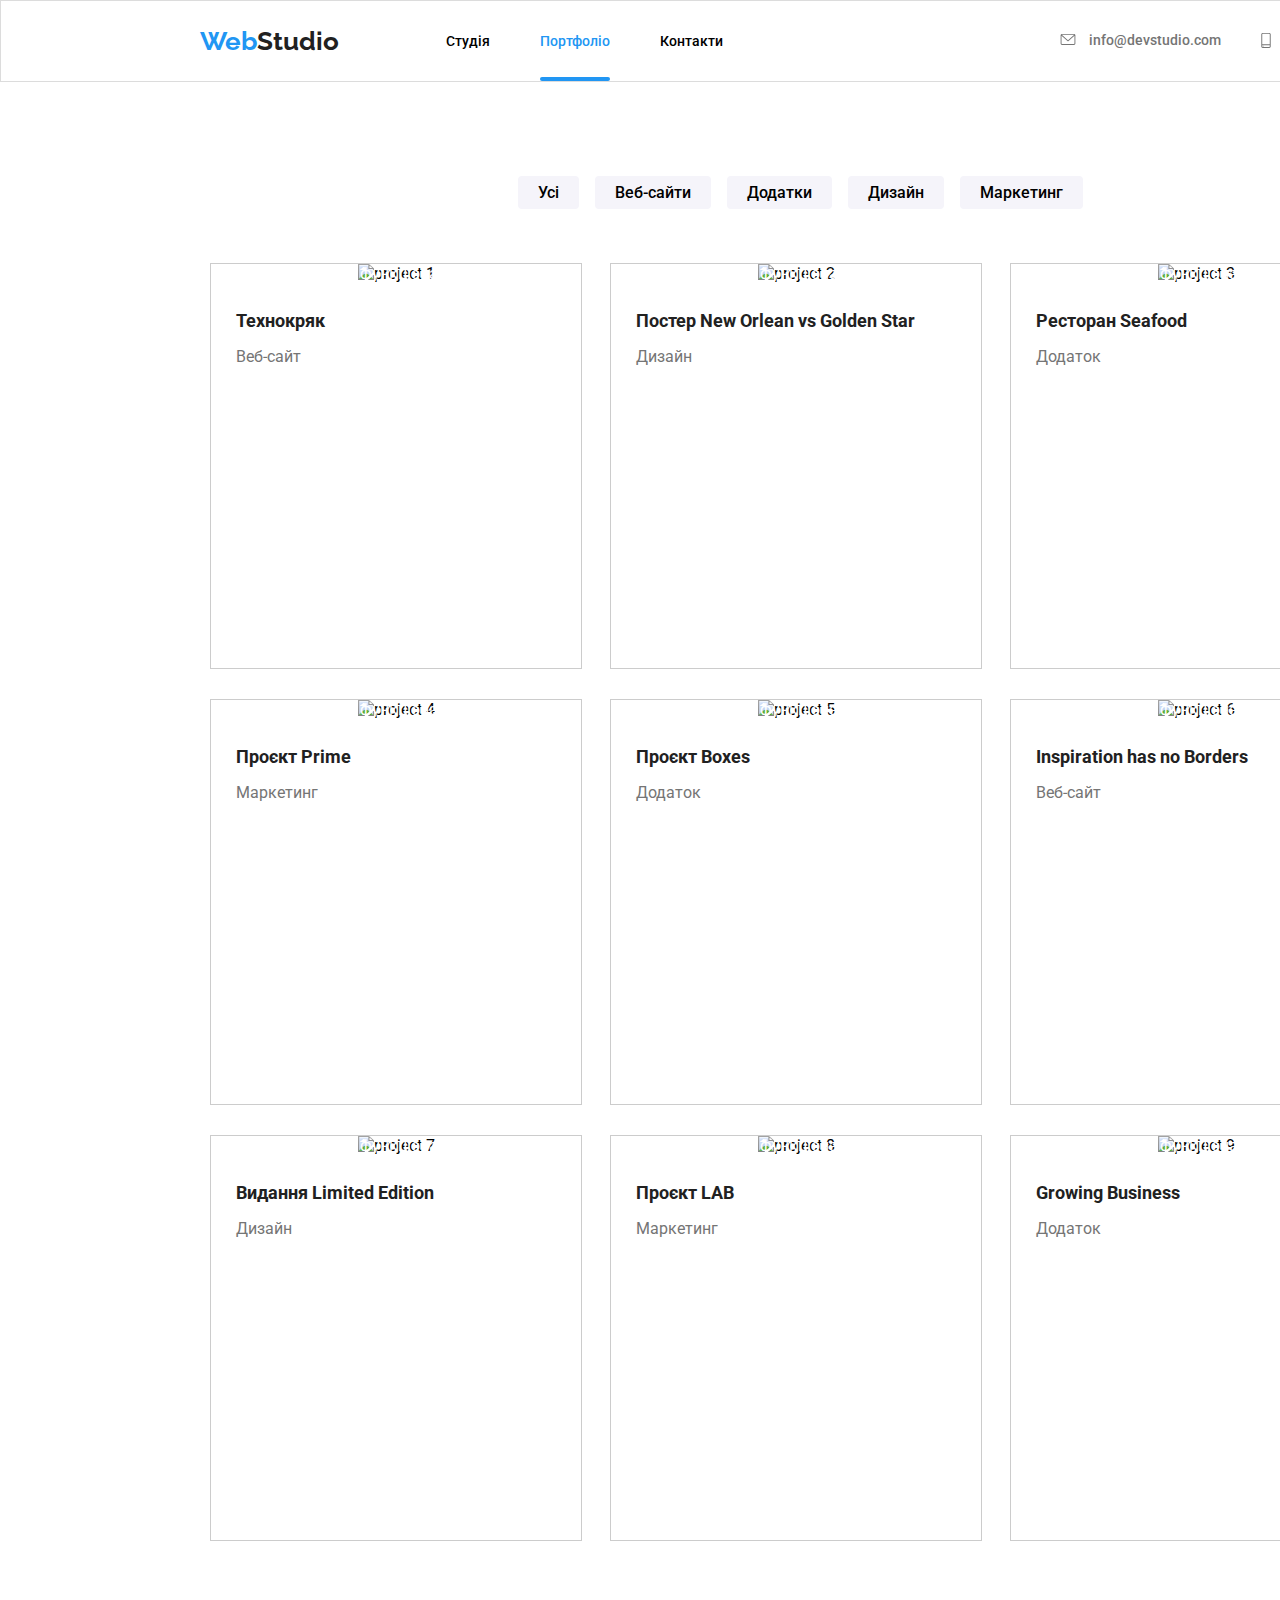
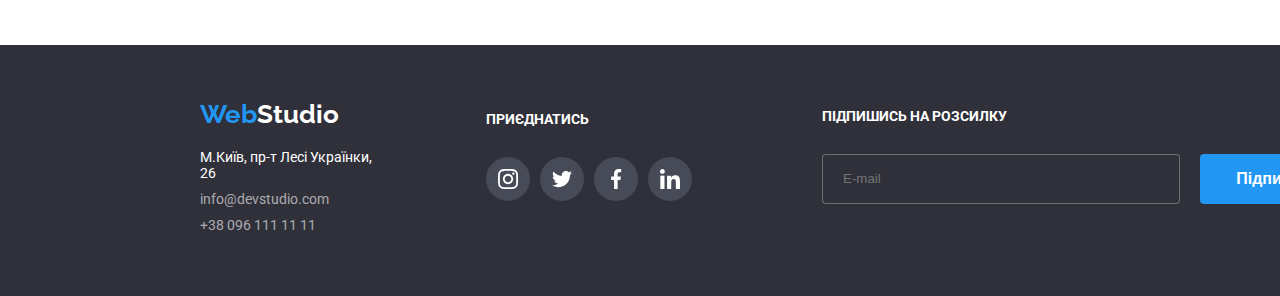
==== commit c4bdd66a: "fixed bug" ====
--- a/portfolio.html
+++ b/portfolio.html
@@ -48,8 +48,8 @@
                 <button>Маркетинг</button>
             </nav>
             <section class="section">
-                <article>
-                    <div class="box">
+                <article class="project">
+                    <div  class="box">
                         <img src="./images/portfolio/image1.png" alt="project 1" width="370px" height="294px">
                         <div class="overlay">
                             <p>Ресурс пропонує комплексні пропозиції з різним рівнем функціоналу та сервісів. Все це дозволить відвідувачу отримати вичерпні відомості про компанію чи приватну особу.</p>
@@ -60,7 +60,7 @@
                         <p>Веб-сайт</p>
                     </div>
                 </article>
-                <article>
+                <article class="project">
                     <div class="box">
                         <img src="./images/portfolio/image2.png" alt="project 2" width="370px" height="294px">
                         <div class="overlay">
@@ -72,7 +72,7 @@
                         <p>Дизайн</p>
                     </div>
                 </article>
-                <article>
+                <article class="project">
 
                     <div class="box">
                         <img src="./images/portfolio/image3.png" alt="project 3" width="370px" height="294px">
@@ -85,7 +85,7 @@
                         <p>Додаток</p>
                     </div>
                 </article>
-                <article>
+                <article class="project">
                     <div class="box">
                         <img src="./images/portfolio/image4.png" alt="project 4" width="370px" height="294px">
                         <div class="overlay">
@@ -97,7 +97,7 @@
                         <p>Маркетинг</p>
                     </div>
                 </article>
-                <article>
+                <article class="project">
                     <div class="box">
                         <img src="./images/portfolio/image5.png" alt="project 5" width="370px" height="294px">
                         <div class="overlay">
@@ -109,7 +109,7 @@
                         <p>Додаток</p>
                     </div>
                 </article>
-                <article>
+                <article class="project">
                     <div class="box">
                         <img src="./images/portfolio/image6.png" alt="project 6" width="370px" height="294px">
                         <div class="overlay">
@@ -121,7 +121,7 @@
                         <p>Веб-сайт</p>
                     </div>
                 </article>
-                <article>
+                <article class="project">
                     <div class="box">
                         <img src="./images/portfolio/image7.png" alt="project 7" width="370px" height="294px">
                         <div class="overlay">
@@ -133,7 +133,7 @@
                         <p>Дизайн</p>
                     </div>
                 </article>
-                <article>
+                <article class="project">
                     <div class="box">
                         <img src="./images/portfolio/image8.png" alt="project 8" width="370px" height="294px">
                         <div class="overlay">
@@ -145,7 +145,7 @@
                         <p>Маркетинг</p>
                     </div>
                 </article>
-                <article>
+                <article class="project">
                     <div class="box">
                         <img src="./images/portfolio/image9.png" alt="project 9" width="370px" height="294px">
                         <div class="overlay">
@@ -185,7 +185,20 @@
                     <a href="#"><img src="./images/social/linkedin.svg" alt="linkedin"></a>
                 </div>
             </div>
+            <div class="mailing">
+                <h3>ПІДПИШИСЬ НА РОЗСИЛКУ</h3>
+                <form action="#" class="f-mailing">
+                    <input type="email" class="f-email" name="user_email" placeholder="E-mail" required>
+                    <div class="button-footer">
+                        <button type="submit" class="submit-button">
+                            Підписатися
+                            <img src="./images/send/send.svg" alt="image send" class="send-icon">
+                        </button>
+                    </div>                    
+                </form>
+            </div>
         </div>
     </footer>
+    <script src="./js/modal.js"></script>
 </body>
 </html>--- a/css/style.css
+++ b/css/style.css
@@ -118,6 +118,7 @@
     background-size: cover; 
     background-position: center; 
     background-repeat: no-repeat; 
+    position: relative;
 }
 
 .head h1 {
@@ -525,11 +526,11 @@
 .nav li.active a::after {
     content: '';
     position: absolute;
-    bottom: -32px; /* Відступ від тексту */
+    bottom: -32px; 
     left: 0;
     width: 100%;
     height: 4px;
-    background: #2196F3; /* Колір підкреслення */
+    background: #2196F3;
     border-radius: 2px;
     transition: width 0.3s ease, left 0.3s ease;
 }
@@ -562,24 +563,285 @@
     color: #FFFFFF;
 }
 
-.box:hover .overlay {
+.project:hover .box .overlay {
     transform: translateX(0);
 }
 
-.box::after {
-    content: "";
+.text-cont {
+    position: relative;
+}
+
+.project:hover {
+    box-shadow: 0 10px 15px rgba(143, 139, 117, 0.9);
+    transition: box-shadow 0.3s ease-in-out;
+  }
+  
+/* Бекдроп */
+.backdrop {
+    position: fixed;
+    top: 0;
+    left: 0;
+    width: 100vw;
+    height: 100vh;
+    background-color: rgba(0, 0, 0, 0.5); /* Напівпрозорий темний фон */
+    display: flex;
+    align-items: center;
+    justify-content: center;
+    visibility: hidden;
+    opacity: 0;
+    pointer-events: none;
+    transition: opacity 0.3s ease;
+    z-index: 1000;
+  }
+  
+  /* Модальне вікно */
+  .modal {
+    position: relative;
+    max-width: 528px;
+    width: 90%;
+    height: 581px;
+    padding: 20px;
+    background-color: #fff;
+    border-radius: 8px;
+    transform: scale(0.8); /* Початковий стан для анімації */
+    transition: transform 0.3s ease, opacity 0.3s ease;
+    z-index: 1001;
+  }
+  
+  /* Кнопка закриття модального вікна */
+  .modal__close-btn {
     position: absolute;
-    bottom: 0;
+    top: 10px;
+    right: 10px;
+    background: none;
+    border: none;
+    font-size: 1.5rem;
+    cursor: pointer;
+  }
+  
+  /* Видимість бекдропа та модального вікна */
+  .backdrop:not(.is-hidden) {
+    visibility: visible;
+    opacity: 1;
+    pointer-events: auto;
+  }
+  
+  .backdrop:not(.is-hidden) .modal {
+    transform: scale(1); /* Масштабування при появі */
+    opacity: 1;
+  }
+
+
+
+/* Бекдроп */
+.backdrop {
+    position: fixed;
+    top: 0;
     left: 0;
+    width: 100vw;
+    height: 100vh;
+    background-color: rgba(0, 0, 0, 0.5);
+    display: flex;
+    align-items: center;
+    justify-content: center;
+    z-index: 1000;
+}
+  
+  /* Модальне вікно */
+.modal {
+    position: relative;
+    max-width: 448px;
+    width: 90%;
+    padding: 40px;
+    background-color: #fff;
+    border-radius: 8px;
+    z-index: 1001;
+    transform: scale(0.8);
+    transition: transform 0.3s ease, opacity 0.3s ease;
+    color: #212121;
+    text-align: left;
+    font-family: Roboto;
+    justify-content: center;
+    height: 541px;
+}
+
+.input-container {
+    position: relative;
+    display: flex;
+    align-items: center;
+}
+
+.input-container img {
+    position: absolute;
+    top: 16px;
+    left: 10px; /* Відстань від лівого краю контейнера */
+    width: 18px; /* Ширина зображення */
+    height: 18px; /* Висота зображення */
+}
+
+#name, #email, #phone {
+    padding-left: 35px;
     width: 100%;
-    height: 5px; /* Висота підсвічування */
-    background: linear-gradient(90deg, rgba(255, 255, 255, 0), rgba(0, 128, 255, 1), rgba(255, 255, 255, 0));
-    transform: scaleX(0);
-    transition: transform 250ms ease;
-    transform-origin: left;
-}
-
-/* Анімація підсвічування при наведенні */
-.box:hover::after {
-    transform: scaleX(1);
-}+    box-sizing: border-box; 
+}
+
+.input-container input:focus, #message:focus {
+   border: 1px solid #2196F3;
+   outline: none;
+}
+
+.custom-link {
+    color: #2196F3;
+}
+
+  .modal h2 {
+    text-align: center;
+    font-size: 20px;
+    font-weight: 700;
+  }
+
+  .modal label {
+    font-size: 12px;
+    color: #757575;
+  }
+  
+  /* Закриття модального вікна */
+  .modal__close-btn {
+    position: absolute;
+    top: 10px;
+    right: 10px;
+    background: none;
+    border: none;
+    font-size: 1.5rem;
+    cursor: pointer;
+  }
+  
+  /* Форма заявки */
+  .request-form {
+    display: flex;
+    flex-direction: column;
+  }
+  
+  .request-form label {
+    margin-top: 10px;
+  }
+  
+  .request-form input,
+  .request-form textarea {
+    margin-top: 5px;
+    padding: 10px;
+    font-size: 1rem;
+    border: 1px solid #ccc;
+    border-radius: 4px;
+  }
+
+.request-form textarea {
+    resize: none;
+}
+  
+  .request-form input::placeholder,
+  .request-form textarea::placeholder {
+    color: #999;
+  }
+  
+  .request-form button {
+    margin-top: 15px;
+    padding: 10px;
+    font-size: 1rem;
+    color: #fff;
+    background-color: #007bff;
+    border: none;
+    border-radius: 4px;
+    cursor: pointer;
+    width: 200px;
+    height: 50px;
+    align-items: center;
+    justify-content: center;
+  }
+
+.request-form img {
+    width: 18px;
+    height: 18px;
+}
+
+#check-box {
+    font-size: 14px;
+    text-align: center;
+    padding: 20px 0;
+    font-weight: 400;
+}
+  
+#message {
+    height: 120px;
+}
+
+.button-send {
+    text-align: center;
+}
+
+.mailing {
+    font-family: Roboto;
+    margin-left: 130px;
+}
+
+.f-mailing {
+    font-family: Roboto;
+    display: flex;
+    margin-bottom: 30px;
+    margin: 30px 0;
+}
+
+.mailing h3 {
+    color: #FFFFFF;
+    font-size: 14px;
+    font-weight: 700;
+    align-items: center;
+}
+
+.mailing button {
+    display: flex;
+    align-items: center; 
+    border: none; 
+    background-color: #2196F3; 
+    color: #FFFFFF; 
+    font-size: 16px; 
+    cursor: pointer;
+    border-radius: 4px;
+    width: 200px;
+    height: 50px;
+    text-align: center;
+    justify-content: center;
+    margin-left: 20px;
+    font-weight: 700;
+}
+
+.send-icon {
+    margin-left: 8px; 
+    width: 20px; 
+    height: 20px; 
+}
+
+
+.f-email {
+    width: 316px;
+    height: 48px;
+    background-color: #2F303A;
+    border-radius: 4px;
+    color: #FFFFFF;
+    padding: 0 20px;
+    border: 1px solid #FFFFFF4D;
+}
+
+.f-email:focus {
+    outline: none;
+    border: 1px solid #FFFFFF;
+}
+
+
+
+
+
+
+
+
+
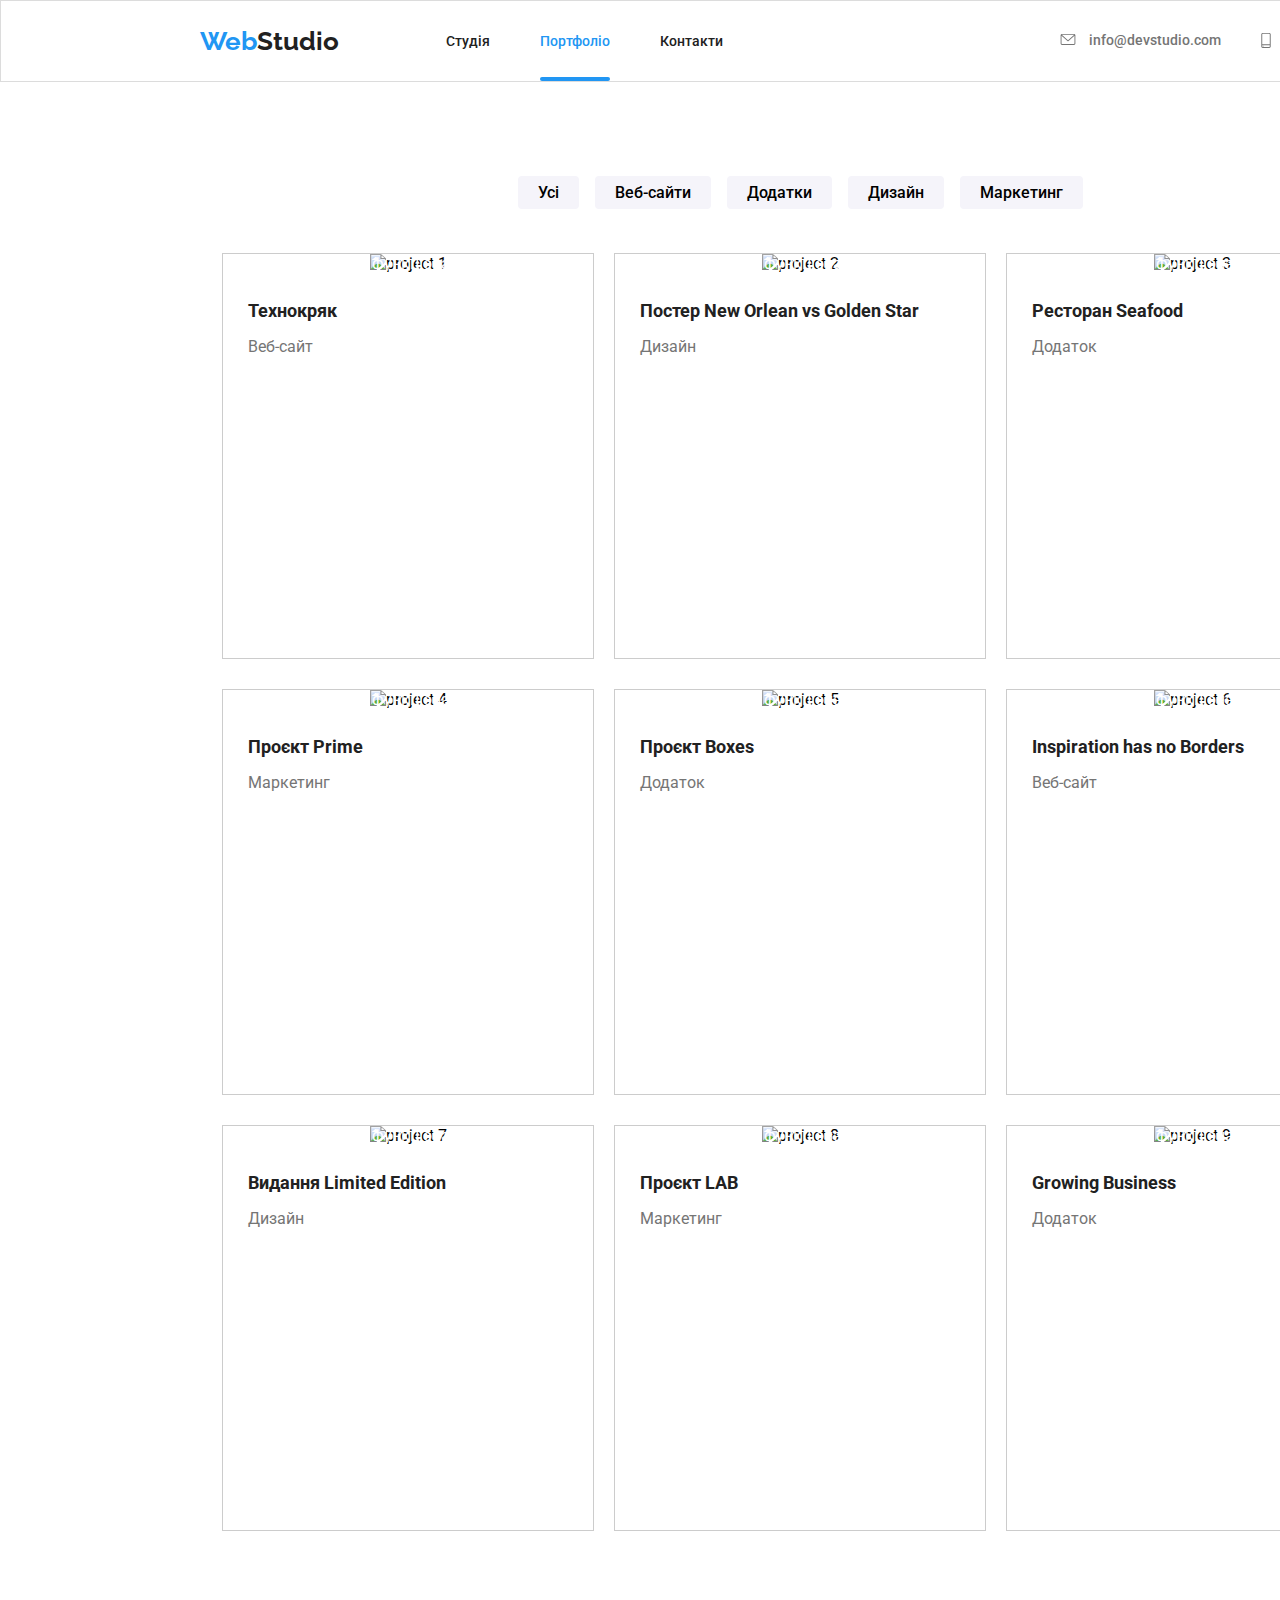
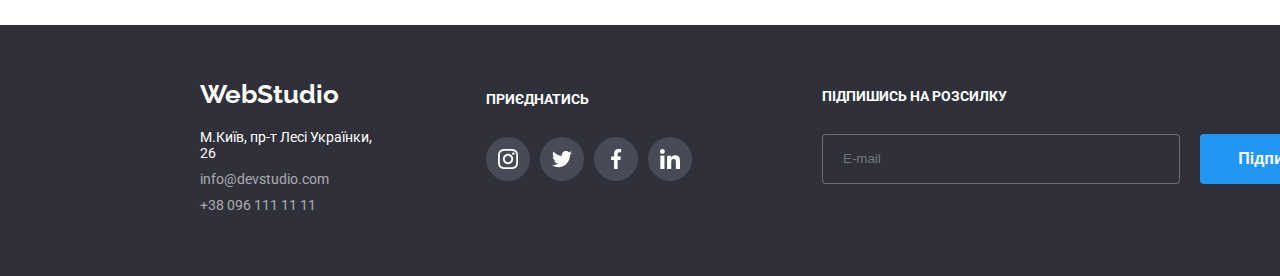
==== commit 6601dc0e: "finished lab-7 sccs structur files" ====
--- a/portfolio.html
+++ b/portfolio.html
@@ -4,201 +4,202 @@
     <meta charset="UTF-8">
     <meta name="viewport" content="width=device-width, initial-scale=1.0">
     <title>Портфоліо</title>
-    <link rel="stylesheet" href="./css/style.css">
+    <link rel="stylesheet" href="./css/main.css">
 </head>
 <body>
-    <header>
-        <div class="container">
-            <a href="./index.html" class="logo">
-                <span>Web</span>Studio
+    <header class="header">
+        <div class="header__container">
+            <a href="./index.html" class="header__logo">
+                <span class="header__logo-text">Web</span>Studio
             </a>
-            <nav class="nav">
-                <ul >
-                    <li>
-                        <a href="./index.html">Студія</a>
+            <nav class="header__nav">
+                <ul class="header__nav-list">
+                    <li class="header__nav-item">
+                        <a href="./index.html" class="header__nav-link">Студія</a>
                     </li>
-                    <li class="active">
-                        <a href="./portfolio.html" class="active">Портфоліо</a>
+                    <li class="header__nav-item header__nav-item--active">
+                        <a href="./portfolio.html" class="header__nav-link header__nav-link--active">Портфоліо</a>
                     </li>
-                    <li>
-                        <a href="#">Контакти</a>
+                    <li class="header__nav-item">
+                        <a href="#" class="header__nav-link">Контакти</a>
                     </li>
                 </ul>
             </nav>
-            <ul class="contact">
-                <li>
-                    <a href="mailto:info@devstudio.com">
-                        <img src="./images/contact/email.svg" alt="email" class="email">
-                        info@devstudio.com</a>
+            <ul class="header__contact">
+                <li class="header__contact-item">
+                    <a href="mailto:info@devstudio.com" class="header__contact-link">
+                        <img src="./images/contact/email.svg" alt="email" class="header__contact-email">
+                        info@devstudio.com
+                    </a>
                 </li>
-                <li>
-                    <a href="tel:+380961111111">
-                    <img src="./images/contact/smartphone.svg" alt="smartphone" class="phone">
-                    +38 096 111 11 11</a></li>
+                <li class="header__contact-item">
+                    <a href="tel:+380961111111" class="header__contact-link">
+                        <img src="./images/contact/smartphone.svg" alt="smartphone" class="header__contact-phone">
+                        +38 096 111 11 11
+                    </a>
+                </li>
             </ul>
         </div>
     </header>
-    <main class="p-main">
-        <div class="container">
+    <main class="main">
+        <div class="main__container">
             <nav class="filters">
-                <button>Усі</button>
-                <button>Веб-сайти</button>
-                <button>Додатки</button>
-                <button>Дизайн</button>
-                <button>Маркетинг</button>
+                <button class="filters__button filters__button--active">Усі</button>
+                <button class="filters__button">Веб-сайти</button>
+                <button class="filters__button">Додатки</button>
+                <button class="filters__button">Дизайн</button>
+                <button class="filters__button">Маркетинг</button>
             </nav>
-            <section class="section">
-                <article class="project">
-                    <div  class="box">
-                        <img src="./images/portfolio/image1.png" alt="project 1" width="370px" height="294px">
-                        <div class="overlay">
-                            <p>Ресурс пропонує комплексні пропозиції з різним рівнем функціоналу та сервісів. Все це дозволить відвідувачу отримати вичерпні відомості про компанію чи приватну особу.</p>
-                        </div>
-                    </div>
-                    <div class="text-cont">
-                        <h3>Технокряк</h3>
-                        <p>Веб-сайт</p>
-                    </div>
-                </article>
-                <article class="project">
-                    <div class="box">
-                        <img src="./images/portfolio/image2.png" alt="project 2" width="370px" height="294px">
-                        <div class="overlay">
-                            <p>Ресурс пропонує комплексні пропозиції з різним рівнем функціоналу та сервісів. Все це дозволить відвідувачу отримати вичерпні відомості про компанію чи приватну особу.</p>
-                        </div>
-                    </div>
-                    <div class="text-cont">
-                        <h3>Постер New Orlean vs Golden Star</h3>
-                        <p>Дизайн</p>
-                    </div>
-                </article>
-                <article class="project">
-
-                    <div class="box">
-                        <img src="./images/portfolio/image3.png" alt="project 3" width="370px" height="294px">
-                        <div class="overlay">
-                            <p>Ресурс пропонує комплексні пропозиції з різним рівнем функціоналу та сервісів. Все це дозволить відвідувачу отримати вичерпні відомості про компанію чи приватну особу.</p>
-                        </div>
-                    </div>
-                    <div class="text-cont">
-                        <h3>Ресторан Seafood</h3>
-                        <p>Додаток</p>
-                    </div>
-                </article>
-                <article class="project">
-                    <div class="box">
-                        <img src="./images/portfolio/image4.png" alt="project 4" width="370px" height="294px">
-                        <div class="overlay">
-                            <p>Ресурс пропонує комплексні пропозиції з різним рівнем функціоналу та сервісів. Все це дозволить відвідувачу отримати вичерпні відомості про компанію чи приватну особу.</p>
-                        </div>
-                    </div>
-                    <div class="text-cont">
-                        <h3>Проєкт Prime</h3>
-                        <p>Маркетинг</p>
-                    </div>
-                </article>
-                <article class="project">
-                    <div class="box">
-                        <img src="./images/portfolio/image5.png" alt="project 5" width="370px" height="294px">
-                        <div class="overlay">
-                            <p>Ресурс пропонує комплексні пропозиції з різним рівнем функціоналу та сервісів. Все це дозволить відвідувачу отримати вичерпні відомості про компанію чи приватну особу.</p>
-                        </div>
-                    </div>
-                    <div class="text-cont">
-                        <h3>Проєкт Boxes</h3>
-                        <p>Додаток</p>
-                    </div>
-                </article>
-                <article class="project">
-                    <div class="box">
-                        <img src="./images/portfolio/image6.png" alt="project 6" width="370px" height="294px">
-                        <div class="overlay">
-                            <p>Ресурс пропонує комплексні пропозиції з різним рівнем функціоналу та сервісів. Все це дозволить відвідувачу отримати вичерпні відомості про компанію чи приватну особу.</p>
-                        </div>
-                    </div>
-                    <div class="text-cont">
-                        <h3>Inspiration has no Borders</h3>
-                        <p>Веб-сайт</p>
-                    </div>
-                </article>
-                <article class="project">
-                    <div class="box">
-                        <img src="./images/portfolio/image7.png" alt="project 7" width="370px" height="294px">
-                        <div class="overlay">
-                            <p>Ресурс пропонує комплексні пропозиції з різним рівнем функціоналу та сервісів. Все це дозволить відвідувачу отримати вичерпні відомості про компанію чи приватну особу.</p>
-                        </div>
-                    </div>
-                    <div class="text-cont">
-                        <h3>Видання Limited Edition</h3>
-                        <p>Дизайн</p>
-                    </div>
-                </article>
-                <article class="project">
-                    <div class="box">
-                        <img src="./images/portfolio/image8.png" alt="project 8" width="370px" height="294px">
-                        <div class="overlay">
-                            <p>Ресурс пропонує комплексні пропозиції з різним рівнем функціоналу та сервісів. Все це дозволить відвідувачу отримати вичерпні відомості про компанію чи приватну особу.</p>
-                        </div>
-                    </div>
-                    <div class="text-cont">
-                        <h3>Проєкт LAB</h3>
-                        <p>Маркетинг</p>
-                    </div>
-                </article>
-                <article class="project">
-                    <div class="box">
-                        <img src="./images/portfolio/image9.png" alt="project 9" width="370px" height="294px">
-                        <div class="overlay">
-                            <p>Ресурс пропонує комплексні пропозиції з різним рівнем функціоналу та сервісів. Все це дозволить відвідувачу отримати вичерпні відомості про компанію чи приватну особу.</p>
-                        </div>
-                    </div>
-                    <div class="text-cont">
-                        <h3>Growing Business</h3>
-                        <p>Додаток</p>
+            <section class="projects">
+                <article class="project">
+                    <div class="project__box">
+                        <img src="./images/portfolio/image1.png" alt="project 1" class="project__image" width="370" height="294">
+                        <div class="project__overlay">
+                            <p class="project__description">Ресурс пропонує комплексні пропозиції з різним рівнем функціоналу та сервісів. Все це дозволить відвідувачу отримати вичерпні відомості про компанію чи приватну особу.</p>
+                        </div>
+                    </div>
+                    <div class="project__text-container">
+                        <h3 class="project__title">Технокряк</h3>
+                        <p class="project__category">Веб-сайт</p>
+                    </div>
+                </article>
+                <article class="project">
+                    <div class="project__box">
+                        <img src="./images/portfolio/image2.png" alt="project 2" class="project__image" width="370" height="294">
+                        <div class="project__overlay">
+                            <p class="project__description">Ресурс пропонує комплексні пропозиції з різним рівнем функціоналу та сервісів. Все це дозволить відвідувачу отримати вичерпні відомості про компанію чи приватну особу.</p>
+                        </div>
+                    </div>
+                    <div class="project__text-container">
+                        <h3 class="project__title">Постер New Orlean vs Golden Star</h3>
+                        <p class="project__category">Дизайн</p>
+                    </div>
+                </article>
+                <article class="project">
+                    <div class="project__box">
+                        <img src="./images/portfolio/image3.png" alt="project 3" class="project__image" width="370" height="294">
+                        <div class="project__overlay">
+                            <p class="project__description">Ресурс пропонує комплексні пропозиції з різним рівнем функціоналу та сервісів. Все це дозволить відвідувачу отримати вичерпні відомості про компанію чи приватну особу.</p>
+                        </div>
+                    </div>
+                    <div class="project__text-container">
+                        <h3 class="project__title">Ресторан Seafood</h3>
+                        <p class="project__category">Додаток</p>
+                    </div>
+                </article>
+                <article class="project">
+                    <div class="project__box">
+                        <img src="./images/portfolio/image4.png" alt="project 4" class="project__image" width="370" height="294">
+                        <div class="project__overlay">
+                            <p class="project__description">Ресурс пропонує комплексні пропозиції з різним рівнем функціоналу та сервісів. Все це дозволить відвідувачу отримати вичерпні відомості про компанію чи приватну особу.</p>
+                        </div>
+                    </div>
+                    <div class="project__text-container">
+                        <h3 class="project__title">Проєкт Prime</h3>
+                        <p class="project__category">Маркетинг</p>
+                    </div>
+                </article>
+                <article class="project">
+                    <div class="project__box">
+                        <img src="./images/portfolio/image5.png" alt="project 5" class="project__image" width="370" height="294">
+                        <div class="project__overlay">
+                            <p class="project__description">Ресурс пропонує комплексні пропозиції з різним рівнем функціоналу та сервісів. Все це дозволить відвідувачу отримати вичерпні відомості про компанію чи приватну особу.</p>
+                        </div>
+                    </div>
+                    <div class="project__text-container">
+                        <h3 class="project__title">Проєкт Boxes</h3>
+                        <p class="project__category">Додаток</p>
+                    </div>
+                </article>
+                <article class="project">
+                    <div class="project__box">
+                        <img src="./images/portfolio/image6.png" alt="project 6" class="project__image" width="370" height="294">
+                        <div class="project__overlay">
+                            <p class="project__description">Ресурс пропонує комплексні пропозиції з різним рівнем функціоналу та сервісів. Все це дозволить відвідувачу отримати вичерпні відомості про компанію чи приватну особу.</p>
+                        </div>
+                    </div>
+                    <div class="project__text-container">
+                        <h3 class="project__title">Inspiration has no Borders</h3>
+                        <p class="project__category">Веб-сайт</p>
+                    </div>
+                </article>
+                <article class="project">
+                    <div class="project__box">
+                        <img src="./images/portfolio/image7.png" alt="project 7" class="project__image" width="370" height="294">
+                        <div class="project__overlay">
+                            <p class="project__description">Ресурс пропонує комплексні пропозиції з різним рівнем функціоналу та сервісів. Все це дозволить відвідувачу отримати вичерпні відомості про компанію чи приватну особу.</p>
+                        </div>
+                    </div>
+                    <div class="project__text-container">
+                        <h3 class="project__title">Видання Limited Edition</h3>
+                        <p class="project__category">Дизайн</p>
+                    </div>
+                </article>
+                <article class="project">
+                    <div class="project__box">
+                        <img src="./images/portfolio/image8.png" alt="project 8" class="project__image" width="370" height="294">
+                        <div class="project__overlay">
+                            <p class="project__description">Ресурс пропонує комплексні пропозиції з різним рівнем функціоналу та сервісів. Все це дозволить відвідувачу отримати вичерпні відомості про компанію чи приватну особу.</p>
+                        </div>
+                    </div>
+                    <div class="project__text-container">
+                        <h3 class="project__title">Проєкт LAB</h3>
+                        <p class="project__category">Маркетинг</p>
+                    </div>
+                </article>
+                <article class="project">
+                    <div class="project__box">
+                        <img src="./images/portfolio/image9.png" alt="project 9" class="project__image" width="370" height="294">
+                        <div class="project__overlay">
+                            <p class="project__description">Ресурс пропонує комплексні пропозиції з різним рівнем функціоналу та сервісів. Все це дозволить відвідувачу отримати вичерпні відомості про компанію чи приватну особу.</p>
+                        </div>
+                    </div>
+                    <div class="project__text-container">
+                        <h3 class="project__title">Growing Business</h3>
+                        <p class="project__category">Додаток</p>
                     </div>
                 </article>
             </section>
         </div>
-    </main>
-    <footer>
-        <div class="container footer-info f-flex">
-            <div class="address">
-                <div class="full-logo">
-                    <a href="#" class="logo">
+    </main>        
+    <footer class="footer">
+        <div class="footer__container footer__flex">
+            <div class="footer__address">
+                <div class="footer__logo-wrapper">
+                    <a href="#" class="footer__logo">
                         <span>Web</span>Studio
                     </a>
                 </div>
-                <div class="footer-contact">
-                    <address>
-                        <p>М.Київ, пр-т Лесі Українки, 26</p>
+                <div class="footer__contact">
+                    <address class="footer__address-info">
+                        <p class="footer__address-text">М.Київ, пр-т Лесі Українки, 26</p>
                     </address>
-                    <p><a href="mailto:info@devstudio.com">info@devstudio.com</a></p>
-                    <p><a href="tel:+380961111111">+38 096 111 11 11</a></p>
+                    <p class="footer__email"><a href="mailto:info@devstudio.com">info@devstudio.com</a></p>
+                    <p class="footer__phone"><a href="tel:+380961111111">+38 096 111 11 11</a></p>
                 </div>
             </div>
-            <div class="f-social">
-                <h3>ПРИЄДНАТИСЬ</h3>
-                <div class="f-social-img">
-                    <a href="#"><img src="./images/social/instagram.svg" alt="instagram"></a>
-                    <a href="#"><img src="./images/social/twitter.svg" alt="twitter"></a>
-                    <a href="#"><img src="./images/social/facebook.svg" alt="facebook"></a>
-                    <a href="#"><img src="./images/social/linkedin.svg" alt="linkedin"></a>
+            <div class="footer__social">
+                <h3 class="footer__social-title">ПРИЄДНАТИСЬ</h3>
+                <div class="footer__social-icons">
+                    <a href="#" class="footer__social-link"><img src="./images/social/instagram.svg" alt="instagram" class="footer__social-icon"></a>
+                    <a href="#" class="footer__social-link"><img src="./images/social/twitter.svg" alt="twitter" class="footer__social-icon"></a>
+                    <a href="#" class="footer__social-link"><img src="./images/social/facebook.svg" alt="facebook" class="footer__social-icon"></a>
+                    <a href="#" class="footer__social-link"><img src="./images/social/linkedin.svg" alt="linkedin" class="footer__social-icon"></a>
                 </div>
             </div>
-            <div class="mailing">
-                <h3>ПІДПИШИСЬ НА РОЗСИЛКУ</h3>
-                <form action="#" class="f-mailing">
-                    <input type="email" class="f-email" name="user_email" placeholder="E-mail" required>
-                    <div class="button-footer">
-                        <button type="submit" class="submit-button">
+            <div class="footer__mailing">
+                <h3 class="footer__mailing-title">ПІДПИШИСЬ НА РОЗСИЛКУ</h3>
+                <form action="#" class="footer__mailing-form">
+                    <input type="email" class="footer__mailing-input" name="user_email" placeholder="E-mail" required>
+                    <div class="footer__mailing-button-wrapper">
+                        <button type="submit" class="footer__mailing-button">
                             Підписатися
-                            <img src="./images/send/send.svg" alt="image send" class="send-icon">
+                            <img src="./images/send/send.svg" alt="send icon" class="footer__send-icon">
                         </button>
-                    </div>                    
+                    </div>
                 </form>
             </div>
         </div>
-    </footer>
-    <script src="./js/modal.js"></script>
+    </footer>    
 </body>
-</html>+</html>
--- a/css/main.css
+++ b/css/main.css
@@ -0,0 +1,750 @@
+@charset "UTF-8";
+@import url("https://fonts.googleapis.com/css2?family=Raleway:ital,wght@0,100..900;1,100..900&display=swap");
+@import url("https://fonts.googleapis.com/css2?family=Raleway:ital,wght@0,100..900;1,100..900&family=Roboto:ital,wght@0,100;0,300;0,400;0,500;0,700;0,900&display=swap");
+* {
+  margin: 0;
+}
+
+body {
+  width: 1600px;
+  font-family: "Roboto", sans-serif;
+}
+
+.header {
+  border: 1px solid gainsboro;
+}
+.header__container {
+  max-width: 1200px;
+  padding: 0 15px;
+  margin: 0 auto;
+  display: flex;
+  height: 80px;
+  align-items: center;
+  justify-content: space-between;
+}
+.header ul {
+  list-style: none;
+  display: flex;
+}
+.header__logo {
+  font-size: 26px;
+  font-family: Raleway;
+  font-weight: 700;
+  color: #212121;
+}
+.header__logo-text {
+  color: #2196F3;
+}
+.header a {
+  text-decoration: none;
+}
+.header__nav {
+  margin-right: 100px;
+}
+.header__nav-list {
+  padding: 0;
+}
+.header__nav-item {
+  margin-right: 50px;
+}
+.header__nav-link {
+  color: #212121;
+}
+.header__nav-link--active {
+  position: relative;
+  color: #2196F3;
+}
+.header__nav-link--active::after {
+  content: "";
+  position: absolute;
+  bottom: -32px;
+  left: 0;
+  width: 100%;
+  height: 4px;
+  background: #2196F3;
+  border-radius: 2px;
+  transition: width 0.3s ease, left 0.3s ease;
+}
+.header__nav-link:hover::after {
+  left: 0;
+}
+.header__contact-item {
+  margin-left: 40px;
+}
+.header__contact-link {
+  color: #757575;
+}
+.header__contact-link:hover {
+  filter: invert(42%) sepia(100%) saturate(620%) hue-rotate(183deg) brightness(96%) contrast(92%);
+}
+.header__contact-email {
+  width: 16px;
+  height: 12px;
+}
+.header__contact-phone {
+  width: 10px;
+  height: 16px;
+}
+.header__contact-link img {
+  margin-right: 10px;
+}
+.header__nav, .header__contact {
+  font-family: "Roboto", sans-serif;
+  font-weight: 500;
+  font-size: 14px;
+}
+.header__nav-link:hover, .header__contact-link:hover {
+  color: #2196F3;
+}
+
+.section-head {
+  font-family: "Roboto", sans-serif;
+  color: #FFFFFF;
+  display: flex;
+  flex-direction: column;
+  align-items: center;
+  justify-content: center;
+  text-align: center;
+  background-image: url("/images/bg/bg-header.svg");
+  background-size: cover;
+  background-position: center;
+  background-repeat: no-repeat;
+  position: relative;
+  height: 600px;
+}
+.section-head__container {
+  max-width: 1200px;
+  padding: 0 15px;
+  margin: 0 auto;
+  display: flex;
+  flex-direction: column;
+  align-items: center;
+}
+.section-head__title {
+  font-size: 44px;
+  font-weight: 900;
+  padding: 0 240px;
+  margin: 0;
+  z-index: 2;
+}
+.section-head__button {
+  background-color: #2196F3;
+  color: #FFFFFF;
+  border: 0;
+  border-radius: 4px;
+  width: 200px;
+  height: 50px;
+  padding: 10px;
+  font-weight: 700;
+  margin: 20px 0;
+  cursor: pointer;
+  transition: background-color 250ms cubic-bezier(0.4, 0, 0.2, 1);
+  z-index: 2;
+}
+.section-head__button:hover {
+  background: #226aa6;
+}
+.section-head::before {
+  content: "";
+  position: absolute;
+  top: 0;
+  left: 0;
+  width: 100%;
+  height: 100%;
+  background-color: rgba(0, 0, 0, 0.4);
+  z-index: 1;
+}
+
+.modal-backdrop {
+  position: fixed;
+  top: 0;
+  left: 0;
+  width: 100vw;
+  height: 100vh;
+  background-color: rgba(0, 0, 0, 0.5);
+  display: flex;
+  align-items: center;
+  justify-content: center;
+  visibility: hidden;
+  opacity: 0;
+  pointer-events: none;
+  transition: opacity 0.3s ease;
+  z-index: 1000;
+}
+
+.modal-backdrop:not(.modal-backdrop--hidden) {
+  visibility: visible;
+  opacity: 1;
+  pointer-events: auto;
+}
+.modal-backdrop:not(.modal-backdrop--hidden) .modal {
+  transform: scale(1);
+  opacity: 1;
+}
+
+.modal {
+  position: relative;
+  max-width: 448px;
+  width: 90%;
+  padding: 40px;
+  background-color: #fff;
+  border-radius: 8px;
+  z-index: 1001;
+  transform: scale(0.8);
+  transition: transform 0.3s ease, opacity 0.3s ease;
+  color: #212121;
+  text-align: left;
+  font-family: Roboto;
+  justify-content: center;
+  height: 541px;
+}
+.modal__close-btn {
+  position: absolute;
+  top: 10px;
+  right: 10px;
+  background: none;
+  border: none;
+  font-size: 1.5rem;
+  cursor: pointer;
+}
+.modal__close-btn:hover {
+  border: 1px solid rgba(0, 0, 0, 0.1019607843);
+  border-radius: 50%;
+  color: #2196F3;
+}
+.modal__form {
+  display: flex;
+  flex-direction: column;
+}
+
+.request-form {
+  display: flex;
+  flex-direction: column;
+}
+.request-form #name, .request-form #email, .request-form #phone {
+  padding-left: 35px;
+  width: 100%;
+  box-sizing: border-box;
+}
+.request-form__title {
+  text-align: center;
+  font-size: 20px;
+  font-weight: 700;
+}
+.request-form__label {
+  font-size: 12px;
+  color: #757575;
+  margin-top: 10px;
+}
+.request-form__input-container {
+  position: relative;
+  display: flex;
+  align-items: center;
+}
+.request-form__input-container img {
+  position: absolute;
+  top: 16px;
+  left: 10px; /* Відстань від лівого краю контейнера */
+  width: 18px; /* Ширина зображення */
+  height: 18px; /* Висота зображення */
+}
+.request-form input:focus, .request-form #message:focus {
+  border: 1px solid #2196F3;
+  outline: none;
+}
+.request-form .request-form__link {
+  color: #2196F3;
+}
+.request-form__input, .request-form__textarea {
+  margin-top: 5px;
+  padding: 10px;
+  font-size: 1rem;
+  border: 1px solid #ccc;
+  border-radius: 4px;
+}
+.request-form__input::placeholder, .request-form__textarea::placeholder {
+  color: #999;
+}
+.request-form__textarea {
+  resize: none;
+}
+.request-form__button {
+  margin-top: 15px;
+  padding: 10px;
+  font-size: 1rem;
+  color: #fff;
+  background-color: #007bff;
+  border: none;
+  border-radius: 4px;
+  cursor: pointer;
+  width: 200px;
+  height: 50px;
+  align-items: center;
+  justify-content: center;
+}
+.request-form__icon {
+  width: 18px;
+  height: 18px;
+}
+.request-form__checkbox {
+  font-size: 14px;
+  text-align: center;
+  padding: 20px 0;
+  font-weight: 400;
+}
+.request-form #message {
+  height: 120px;
+}
+.request-form__button-container {
+  text-align: center;
+}
+
+.info-section {
+  padding: 94px 0;
+}
+.info-section__container {
+  max-width: 1200px;
+  padding: 0 15px;
+  margin: 0 auto;
+  display: flex;
+  flex-direction: row;
+  align-items: center;
+}
+.info-section__heading {
+  text-align: center;
+  font-family: "Roboto", sans-serif;
+  font-weight: 700;
+  font-size: 36px;
+  margin-bottom: 47px;
+  max-width: 100%;
+}
+
+.info-section__features {
+  padding-bottom: 94px;
+  font-family: "Roboto", sans-serif;
+}
+.info-section__features .features__list {
+  display: flex;
+  justify-content: space-between;
+  padding: 0;
+  margin: 0;
+  list-style: none;
+}
+.info-section__features .features__item {
+  width: 270px;
+  margin: 0 10px;
+  text-align: center;
+}
+.info-section__features .features__item .features__image-container {
+  display: flex;
+  background-color: #F5F4FA;
+  width: 100%;
+  height: 120px;
+  justify-content: center;
+  align-items: center;
+  margin-bottom: 20px;
+}
+.info-section__features .features__item .features__image-container .features__image {
+  width: 70px;
+  height: 70px;
+}
+.info-section__features .features__item .features__title {
+  font-weight: 700;
+  font-size: 14px;
+  color: #212121;
+  margin: 0 0 10px;
+}
+.info-section__features .features__item .features__text {
+  font-weight: 400;
+  font-size: 14px;
+  color: #757575;
+  margin: 0;
+}
+
+.info-section__gallery {
+  display: flex;
+  justify-content: space-between;
+  padding: 0 40px;
+}
+.info-section__gallery .gallery__item {
+  position: relative;
+  width: 370px;
+}
+.info-section__gallery .gallery__item .gallery__image {
+  width: 100%;
+  height: 294px;
+  display: block;
+}
+.info-section__gallery .gallery__item .gallery__title {
+  position: absolute;
+  bottom: 0;
+  width: 100%;
+  height: 70px;
+  font-family: "Roboto", sans-serif;
+  font-size: 14px;
+  font-weight: 500;
+  color: #FFFFFF;
+  background-color: rgba(47, 48, 58, 0.8);
+  display: flex;
+  align-items: center;
+  justify-content: center;
+  text-align: center;
+}
+
+.section {
+  padding: 94px 0;
+  background-color: #F5F4FA;
+}
+
+.team__title {
+  text-align: center;
+  font-family: Roboto;
+  font-weight: 700;
+  font-size: 36px;
+  margin-bottom: 47px;
+}
+.team__container {
+  display: flex; /* Використання flex для горизонтального розташування */
+  justify-content: center; /* Центруємо контент по горизонталі */
+  flex-wrap: wrap; /* Дозволяємо обгортання карток на новий ряд при потребі */
+  gap: 20px; /* Відстань між картками */
+  font-family: "Roboto", sans-serif;
+  max-width: 1200px;
+  padding: 0 15px;
+  margin: 0 auto;
+  display: flex;
+  align-items: center;
+}
+.team__member {
+  background-color: #FFFFFF;
+  border-radius: 0 0 4px 4px;
+  width: 270px;
+  text-align: center;
+  border-bottom: 1px solid #757575;
+}
+.team__member-image {
+  width: 100%;
+  height: 260px;
+  object-fit: cover;
+}
+.team__member-info {
+  padding: 20px;
+}
+.team__member-name {
+  font-weight: 500;
+  font-size: 16px;
+  color: #212121;
+  padding-bottom: 8px;
+}
+.team__member-role {
+  font-size: 16px;
+  color: #757575;
+  font-weight: 400;
+}
+.team__social {
+  display: flex;
+  gap: 10px;
+  justify-content: center;
+  align-items: center;
+  margin: 10px 0;
+}
+.team__social .social__link {
+  display: inline-flex;
+  width: 44px;
+  height: 44px;
+  border-radius: 50%;
+  justify-content: center;
+  align-items: center;
+  transition: background-color 0.3s, opacity 0.3s;
+}
+.team__social .social__link:hover {
+  background-color: #007acc;
+  opacity: 0.8;
+}
+.team__social .social__link:hover .social__icon {
+  filter: brightness(0) invert(1);
+}
+.team__social .social__link .social__icon {
+  width: 20px;
+  height: 20px;
+}
+
+.clients__section {
+  padding: 94px 0;
+}
+.clients__title {
+  text-align: center;
+  font-size: 36px;
+  font-family: "Roboto", sans-serif;
+  font-weight: 700;
+  margin-bottom: 50px;
+}
+.clients__container {
+  max-width: 1200px;
+  padding: 0 15px;
+  margin: 0 auto;
+  display: flex;
+  flex-direction: column;
+  align-items: center;
+}
+.clients__logos {
+  display: flex;
+  justify-content: space-between;
+  gap: 20px;
+  transition: all 250ms cubic-bezier(0.4, 0, 0.2, 1);
+}
+.clients__logo {
+  width: 106px;
+  height: 60px;
+  padding: 16px 32px;
+  border: 1px solid #AFB1B8;
+  border-radius: 4px;
+  transition: border 0.3s, filter 0.3s;
+}
+.clients__logo:hover {
+  border: 1px solid #2196F3;
+  filter: invert(42%) sepia(100%) saturate(620%) hue-rotate(183deg) brightness(96%) contrast(92%);
+}
+
+.footer {
+  font-family: Roboto;
+  background-color: #2F303A;
+  height: 211px;
+  padding: 20px 0;
+}
+.footer__container {
+  max-width: 1200px;
+  padding: 0 15px;
+  margin: 0 auto;
+  display: flex;
+  height: 80px;
+  align-items: center;
+  justify-content: space-between;
+}
+.footer__logo {
+  font-size: 26px;
+  font-family: Raleway;
+  font-weight: 700;
+  color: #212121;
+  text-decoration: none;
+  color: #FFFFFF;
+}
+.footer__logo-text {
+  color: #2196F3;
+}
+.footer__logo-wrapper {
+  padding-bottom: 20px;
+}
+.footer__contact a, .footer__contact p {
+  text-decoration: none;
+  font-size: 14px;
+  font-family: "Roboto";
+  font-weight: 400;
+  font-style: normal;
+}
+.footer__contact p {
+  color: #FFFFFF;
+  padding-bottom: 10px;
+}
+.footer__contact a {
+  color: rgba(255, 255, 255, 0.6);
+  padding-bottom: 10px;
+}
+.footer__flex {
+  height: 100%;
+  display: flex;
+  flex-direction: row; /* Зміна на горизонтальне вирівнювання */
+  align-items: center; /* Вирівнювання по вертикалі */
+}
+.footer__address {
+  display: flex;
+  flex-direction: column;
+  justify-content: center;
+}
+
+.footer__social {
+  margin-left: 100px;
+}
+.footer__social-title {
+  color: #FFFFFF;
+  font-family: Roboto;
+  font-weight: 700;
+  font-size: 14px;
+}
+.footer__social-icons {
+  margin-left: 100px;
+  display: flex;
+  gap: 10px;
+  margin: 10px 0;
+  margin: 30px 0;
+}
+.footer__social-icons a {
+  display: inline-block;
+  width: 44px;
+  height: 44px;
+  border-radius: 50%;
+  display: flex;
+  justify-content: center;
+  align-items: center;
+  background-color: #474b58;
+}
+.footer__social-icons img {
+  filter: brightness(0) invert(1);
+}
+.footer__social-icons a:hover {
+  background-color: #2196F3;
+}
+
+.footer__mailing {
+  font-family: Roboto;
+  margin-left: 130px;
+}
+.footer__mailing-form {
+  font-family: Roboto;
+  display: flex;
+  margin-bottom: 30px;
+  margin: 30px 0;
+}
+.footer__mailing-title {
+  color: #FFFFFF;
+  font-size: 14px;
+  font-weight: 700;
+  align-items: center;
+}
+.footer__mailing-button {
+  display: flex;
+  align-items: center;
+  border: none;
+  background-color: #2196F3;
+  color: #FFFFFF;
+  font-size: 16px;
+  cursor: pointer;
+  border-radius: 4px;
+  width: 200px;
+  height: 50px;
+  text-align: center;
+  justify-content: center;
+  margin-left: 20px;
+  font-weight: 700;
+}
+.footer__mailing-button:hover {
+  background-color: #206cab;
+  color: #eee4e4;
+}
+.footer__mailing__send-icon {
+  margin-left: 8px;
+  width: 20px;
+  height: 20px;
+}
+.footer__mailing-input {
+  width: 316px;
+  height: 48px;
+  background-color: #2F303A;
+  border-radius: 4px;
+  color: #FFFFFF;
+  padding: 0 20px;
+  border: 1px solid rgba(255, 255, 255, 0.3019607843);
+}
+.footer__mailing-input:focus {
+  outline: none;
+  border: 1px solid rgba(255, 255, 255, 0.6156862745);
+}
+
+.main__container {
+  max-width: 1200px;
+  padding: 0 15px;
+  margin: 0 auto;
+  display: flex;
+  flex-direction: column;
+  align-items: center;
+  padding: 94px 0;
+}
+
+.filters {
+  display: flex;
+  justify-content: center;
+  padding-bottom: 34px;
+}
+.filters__button {
+  font-family: "Roboto";
+  font-size: 16px;
+  font-weight: 500;
+  padding: 7px 20px;
+  background-color: #F5F4FA;
+  border-radius: 4px;
+  cursor: pointer;
+  border: 0px;
+  margin: 0 8px;
+}
+.filters__button:hover {
+  background-color: #2196F3;
+  color: #FFFFFF;
+}
+
+.project {
+  border: 1px solid black;
+  width: 370px;
+  height: 404px;
+  background-color: #FFFFFF;
+  border: 1px solid #ccc; /* Рамка для елементів */
+  text-align: center; /* Центрування тексту */
+  margin-top: 10px;
+}
+.project:hover .project__box .project__overlay {
+  transform: translateX(0);
+}
+.project:hover {
+  box-shadow: 0 10px 15px rgba(143, 139, 117, 0.9);
+  transition: box-shadow 0.3s ease-in-out;
+}
+.project__image {
+  width: 370px;
+  height: 294px;
+}
+.project__text-container {
+  padding: 18px;
+  padding-left: 25px;
+  justify-content: center;
+  text-align: left;
+}
+.project__text-container h3 {
+  font-weight: 700;
+  font-size: 18px;
+  color: #212121;
+  padding: 9px 0;
+}
+.project__text-container p {
+  font-weight: 400;
+  font-size: 16px;
+  color: #757575;
+  padding: 7px 0;
+}
+.project__box {
+  position: relative;
+  overflow: hidden;
+}
+.project__overlay {
+  position: absolute;
+  top: 0;
+  left: 0;
+  width: 100%;
+  height: 100%;
+  transform: translateY(100%);
+  transition: transform 250ms ease;
+  display: flex;
+  text-align: center;
+  align-items: center;
+  background-color: rgba(33, 150, 243, 0.8980392157);
+}
+.project__description {
+  padding: 24px;
+  color: #FFFFFF;
+}
+
+.projects {
+  display: grid;
+  grid-template-columns: repeat(3, 1fr); /* 3 колонки */
+  gap: 20px;
+}
+
+/*# sourceMappingURL=main.css.map */
